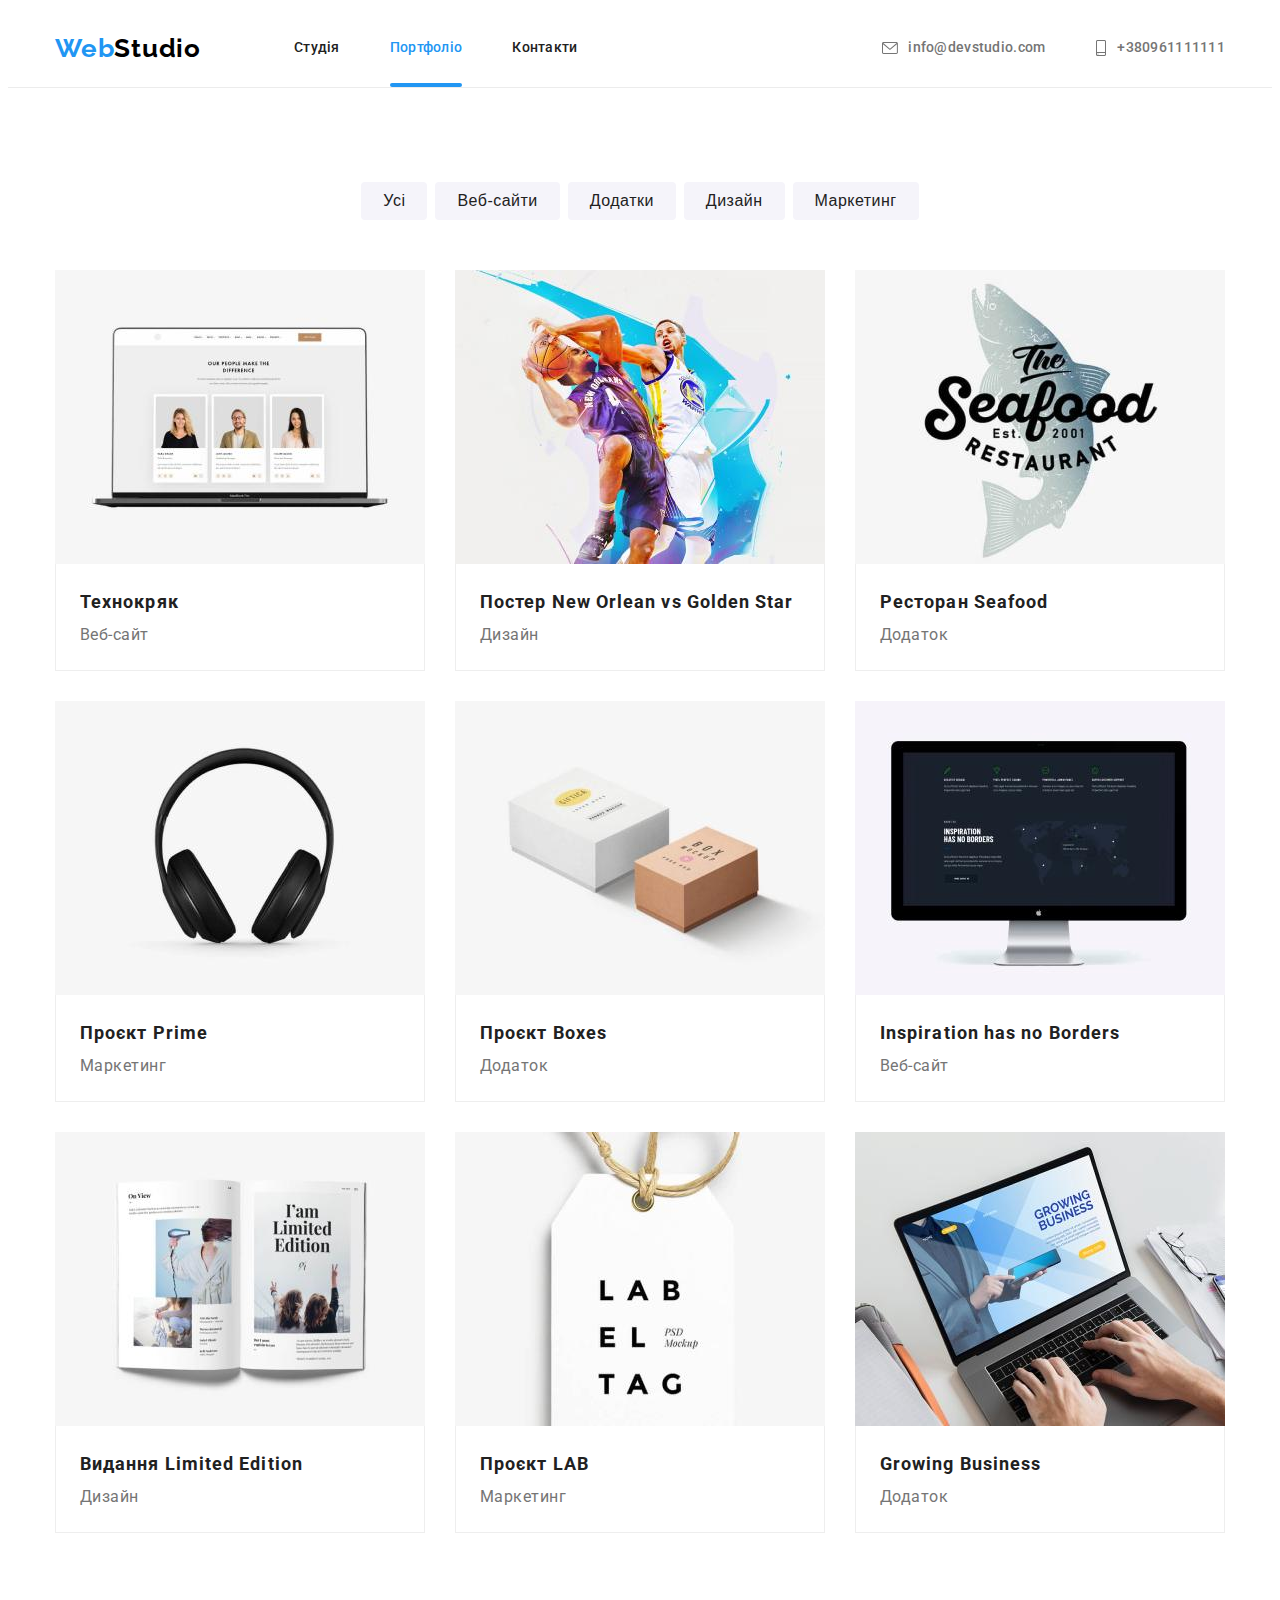
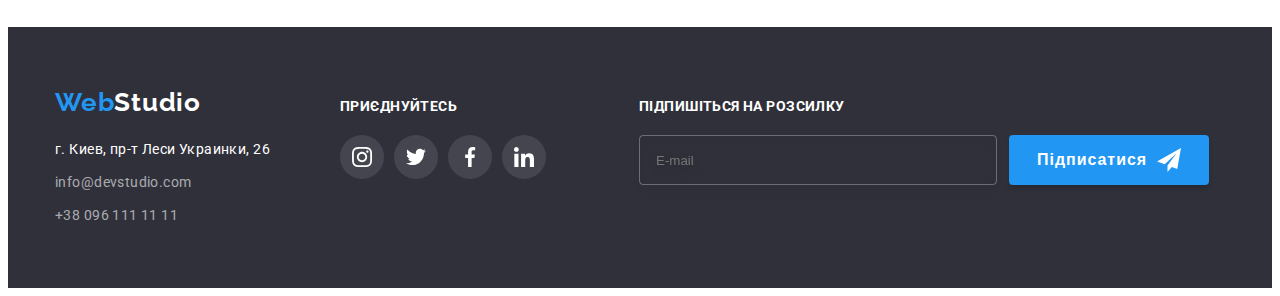
==== portfolio.html @ d85d6437 "hom6" ====
<!DOCTYPE html>
<html lang="en">
<head>
    <meta charset="UTF-8">
    <meta http-equiv="X-UA-Compatible" content="IE=edge">
    <meta name="viewport" content="width=device-width, initial-scale=1.0">
    <title>Document</title>
    <link rel="preconnect" href="https://fonts.googleapis.com">
    <link rel="preconnect" href="https://fonts.gstatic.com" crossorigin>
    <link href="https://fonts.googleapis.com/css2?family=Raleway:wght@700&family=Roboto:wght@400;500;700;900&display=swap" rel="stylesheet">
    <link rel="stylesheet" href="https://cdnjs.cloudflare.com/ajax/libs/modern-normalize/1.1.0/modern-normalize.min.css" integrity="sha512-wpPYUAdjBVSE4KJnH1VR1HeZfpl1ub8YT/NKx4PuQ5NmX2tKuGu6U/JRp5y+Y8XG2tV+wKQpNHVUX03MfMFn9Q==" crossorigin="anonymous" referrerpolicy="no-referrer" />
    <link rel="stylesheet" href="./css/styles.css">
</head>
<body>
    <!---Шапка-->
    <header class="header">
        <div class="container">
             <nav class="header-nav">
                 <a href="./index.html" class="logo" 
                 >Web<span class="logo-studio">Studio</span> 
                 </a>
                 <ul class="site-nav">
                     <li><a href="./index.html" class="nav-link">Студія</a></li>
                     <li><a href="./portfolio.html" class="nav-link active">Портфоліо</a></li>
                     <li><a href="" class="nav-link">Контакти</a></li>
                 </ul>     
                 <ul class="nav-info">
                     <li class=""><a href="mailto:info@devstudio.com" class="link massage">
                         <svg class="mail-svg" width="16px" height="16px">
                         <use href="./images/icons.svg#icon-envelope">
                         </use></svg>info@devstudio.com</a>
                     </li>
                     <li class=""><a href="tel:+380961111111" class="link massage">
                         <svg class="phone-svg" width="12px" height="16px">
                         <use href="./images/icons.svg#icon-smartphone">
                         </use></svg>+380961111111</a>
                     </li>
                 </ul>
             </nav>     
    </header>
    <main>
        <section class="portfolio section">
            <div class="container">
                    <h1 class="portfolio-title">Portfolio</h1>
                <ul class="button-list">
                    <li><button type="button" class="filter-button">Усі</button></li>
                    <li><button type="button" class="filter-button">Веб-сайти</button></li>
                    <li><button type="button" class="filter-button">Додатки</button></li>
                    <li><button type="button" class="filter-button">Дизайн</button></li>
                    <li><button type="button" class="filter-button">Маркетинг</button></li>
                </ul>
                <ul class="filter-list">
                    <li class="list-img">
                    <a href="" class="list-img-link">
                        <div class="list-portfolio">
                            <img class="portfolio-img" src="./images/technocrack.jpg" width="370" alt="technocrack">
                            <div class="web-site">
                                <p>
                                    Ресурс пропонує комплексні пропозиції з різним рівнем функціоналу та сервісів. Все це дозволить відвідувачу отримати вичерпні відомості про компанію чи приватну особу.
                                </p>
                            </div>
                        </div> 
                        <div class="filter-text">
                            <h2 class="filter-title">Технокряк</h2>
                            <p class="filter-text-one">Веб-сайт</p>
                        </div>                             
                    </a>
                    </li>
                    <li class="list-img">
                    <a href="" class="list-img-link">
                        <div class="list-portfolio">
                            <img class="portfolio-img" src="./images/poster-bascet.jpg" width="370" alt="poster-bascet">
                            <div class="web-site">
                                <p>
                                    Ресурс пропонує комплексні пропозиції з різним рівнем функціоналу та сервісів. Все це дозволить відвідувачу отримати вичерпні відомості про компанію чи приватну особу.
                                </p>
                            </div>
                        </div>                        
                        <div class="filter-text">
                            <h2 class="filter-title">Постер New Orlean vs Golden Star</h2>
                             <p class="filter-text-one">Дизайн</p>
                        </div>            
                    </a>                                 
                    </li>
                    <li class="list-img">
                    <a href="" class="list-img-link">
                        <div class="list-portfolio">
                            <img class="portfolio-img" src="./images/restoran-seafood.jpg" width="370" alt="restoran-seafood">
                            <div class="web-site">
                                <p>
                                    Ресурс пропонує комплексні пропозиції з різним рівнем функціоналу та сервісів. Все це дозволить відвідувачу отримати вичерпні відомості про компанію чи приватну особу.
                                </p>
                            </div>
                        </div> 
                        
                        <div class="filter-text">
                            <h2 class="filter-title">Ресторан Seafood</h2>
                            <p class="filter-text-one">Додаток</p>
                        </div>                        
                    </a>
                    </li>
                    <li class="list-img">
                    <a href="" class="list-img-link">
                        <div class="list-portfolio">
                            <img class="portfolio-img" src="./images/project-prime.jpg" width="370" alt="project-prime">
                            <div class="web-site">
                                <p>
                                    Ресурс пропонує комплексні пропозиції з різним рівнем функціоналу та сервісів. Все це дозволить відвідувачу отримати вичерпні відомості про компанію чи приватну особу.
                                </p>
                            </div>
                        </div>                       
                        <div class="filter-text">
                            <h2 class="filter-title">Проєкт Prime</h2>
                            <p class="filter-text-one">Маркетинг</p>
                        </div>              
                    </a>          
                    </li>
                    <li class="list-img">
                    <a href="" class="list-img-link">
                        <div class="list-portfolio">
                            <img class="portfolio-img" src="./images/project-boxes.jpg" width="370" alt="project-boxes">
                            <div class="web-site">
                                <p>
                                    Ресурс пропонує комплексні пропозиції з різним рівнем функціоналу та сервісів. Все це дозволить відвідувачу отримати вичерпні відомості про компанію чи приватну особу.
                                </p>
                            </div>
                        </div>                       
                        <div class="filter-text">
                            <h2 class="filter-title">Проєкт Boxes</h2>
                            <p class="filter-text-one">Додаток</p>
                        </div>  
                    </a>                      
                    </li>
                    <li class="list-img">
                    <a href="" class="list-img-link">
                        <div class="list-portfolio">
                            <img class="portfolio-img" src="./images/inspiration-has-no-borders.jpg" width="370" alt="inspiration-has-no-borders">
                            <div class="web-site">
                                <p>
                                    Ресурс пропонує комплексні пропозиції з різним рівнем функціоналу та сервісів. Все це дозволить відвідувачу отримати вичерпні відомості про компанію чи приватну особу.
                                </p>
                            </div>
                        </div>                         
                        <div class="filter-text">
                            <h2 class="filter-title">Inspiration has no Borders</h2>
                            <p class="filter-text-one">Веб-сайт</p>
                        </div>              
                    </a>         
                    </li>
                    <li class="list-img">
                    <a href="" class="list-img-link">
                        <div class="list-portfolio">
                            <img class="portfolio-img" src="./images/limited-edition.jpg" width="370" alt="limited-edition">
                            <div class="web-site">
                                <p>
                                    Ресурс пропонує комплексні пропозиції з різним рівнем функціоналу та сервісів. Все це дозволить відвідувачу отримати вичерпні відомості про компанію чи приватну особу.
                                </p>
                            </div>
                        </div>                         
                        <div class="filter-text">
                            <h2 class="filter-title">Видання Limited Edition</h2>
                            <p class="filter-text-one">Дизайн</p>
                        </div>     
                    </a>                 
                    </li>
                    <li class="list-img">
                    <a href="" class="list-img-link">
                        <div class="list-portfolio">
                            <img class="portfolio-img" src="./images/project-lab.jpg" width="370" alt="project-lab">
                            <div class="web-site">
                                <p>
                                    Ресурс пропонує комплексні пропозиції з різним рівнем функціоналу та сервісів. Все це дозволить відвідувачу отримати вичерпні відомості про компанію чи приватну особу.
                                </p>
                            </div>
                        </div>                        
                        <div class="filter-text">
                            <h2 class="filter-title">Проєкт LAB</h2>
                            <p class="filter-text-one">Маркетинг</p>
                        </div>  
                    </a>                    
                    </li>
                    <li class="list-img">
                    <a href="" class="list-img-link">
                        <div class="list-portfolio">
                            <img class="portfolio-img" src="./images/growing-business.jpg" width="370" alt="growing-business">
                            <div class="web-site">
                                <p>
                                    Ресурс пропонує комплексні пропозиції з різним рівнем функціоналу та сервісів. Все це дозволить відвідувачу отримати вичерпні відомості про компанію чи приватну особу.
                                </p>
                            </div>
                        </div>                         
                        <div class="filter-text">
                            <h2 class="filter-title">Growing Business</h2>
                            <p class="filter-text-one">Додаток</p>
                        </div> 
                    </a>                       
                    </li>        
                </ul>
            </div>
        </section>
    </main>
    <!--FOOTER-->
    <footer class="footer">
        <div class="container main-footer">
           <div class="footer-block">
             <a href="./index.html" class="logo-footer" >
               Web<span class="footer-studio">Studio</span> 
           </a>
           <address>
               <ul class="adress-list">
                   <li class="adress-text">           
                       <a
                           href="https://goo.gl/maps/XMWMVRejnvmh2yPAA"
                           target="_blank"
                           rel="noopener noreferrer"
                           class="adress"
                           >г. Киев, пр-т Леси Украинки, 26
                       </a>
                   </li>
                   <li class="adress-text"><a href="mailto:info@devstudio.com" class="info">info@devstudio.com</a></li>
                   <li class="adress-text"><a href="tel:+380961111111" class="info">+38 096 111 11 11</a></li>
               </ul> 
           </address>        
           </div>
           <div class="footer-block-one">
             <h2 class="footer-soc-title">приєднуйтесь</h2>
             <ul class="footer-soc-list">
                 <li class="footer-soc-item">
                     <a href="" class="footer-soc-link">
                       <svg class="" width="20px" height="20px">
                           <use href="./images/icons.svg#icon-instagram-white"></use>
                       </svg>
                     </a>          
                   </li>
                   <li class="footer-soc-item">
                     <a href="" class="footer-soc-link"
                       ><svg class="team-soc-icon" width="20px" height="20px">
                         <use href="./images/icons.svg#icon-twitter-white"></use>
                       </svg></a>
                   </li>
                   <li class="footer-soc-item">
                     <a href="" class="footer-soc-link"
                       ><svg class="team-soc-icon" width="20px" height="20px">
                         <use href="./images/icons.svg#icon-facebook-white"></use></svg></a>
                   </li>
                   <li class="footer-soc-item">
                     <a href="" class="footer-soc-link"
                       ><svg class="team-soc-icon" width="20px" height="20px">
                         <use href="./images/icons.svg#icon-linkedin-white"></use></svg></a>
                   </li>
             </ul>
            </div>
            <div class="footer-block-tree">
             <p class="block-tree-title">Підпишіться на розсилку</p>
             <form class="footer-form" autocomplete="off">
               <label for="user-email"></label>
               <input class="footer-sub-input" type="email" name="email" placeholder="E-mail" />
               <button class="subscribe-btn" type="submit">
                 Підписатися
                 <svg class="footer-sub-icon" width="24px" height="24px">
                   <use href="./images/icons.svg#icon-send"></use>
                 </svg>
               </button>
             </form>
            </div>
       </div>
     </footer>
</body>
</html>
---- css/styles.css ----
:root{
    --primary-background-color:#2F303A;
    --background-color: #F5F5F5;
    --primary-color-text:#757575;
    --button-color:#2196F3;
    --title-color:#212121;
    --whrite:#ffffff;
    --black:#000000;
    --background-color-team:#F5F4FA;
    --one-time: 250ms;
    --two-time: cubic-bezier(0.4, 0, 0.2, 1);
}

html{
    box-sizing: border-box;
}

*,
::after,
::before{
    box-sizing: inherit;
}

body{
    font-family: 'Roboto',sans-serif;
    color:var(--primary-color-text);
    font-weight: 400;
    font-size: 14px;
    line-height: 1.71;
    letter-spacing: 0.03em;
}

img{
    margin: 0;
}

ul{
    list-style-type: none;
    margin: 0;
    padding: 0;
}

h1, h2, h3, h4{
    margin: 0;
}

p{
    margin: 0;
}

a{
    text-decoration: none;
}

img{
    display: block;
}

.container {
    max-width: 1200px;
    padding-left: 15px;
    padding-right: 15px;
    margin-left: auto;
    margin-right: auto;
}

.section{
    padding-top: 94px;
    padding-bottom: 94px;
}

/* ХЕДЕР */

/* LOGO */

.header{
    background-color: var(--whrite);
    height: 80px;
    border-bottom: 1px solid #ECECEC;
}

.header-nav{
    display: flex;
    align-items: center;
}

.logo{
    margin-right: 93px;
    padding-bottom: 24px;
    padding-top: 25px;
    font-family: 'Raleway';
    font-weight: 700;
    font-size: 26px;
    line-height: 1.19;
    color:var(--button-color);
    text-decoration: none;
    letter-spacing: 0.03em;
}

.logo-studio{
    color:var(--black);
}

/* NAV-MENU */

.site-nav{
    display: flex;
    gap: 50px;
}

.site-nav .nav-link{
    Font-family: 'Roboto';
    font-weight: 500;
    font-size: 14px;
    line-height: 1.14;
    letter-spacing: 0.02em;
    color:var(--title-color);
    text-decoration: none;
    cursor: pointer;
    transition: color var(--one-time) var(--two-time) ;
}

.site-nav .nav-link:hover,
.site-nav .nav-link:focus{
    color: var(--button-color);
}
.site-nav .nav-link.active{
    color: var(--button-color);
    position: relative;
}

.site-nav .nav-link.active::after {
    position: absolute;
    content: "";
    display: inline-block;
    width: 100%;
    height: 4px;
    left: 0;
    bottom: -32px;
    background-color: var(--button-color);
    border-radius: 2px;
}

/*NAV-INFO*/

.mail-svg,
.phone-svg{
    fill: currentColor;
    margin-right: 10px;
}


.nav-info{
    display: flex;
    gap: 50px;
    margin-left: auto;
    padding-inline-start: 0px;
    list-style-type: none;
    justify-content: center;
    align-items: center;

}

.nav-info .nav-link{
    font-weight: 500;
    font-size: 14px;
    line-height: 1.14;
    letter-spacing: 0.02em;
    color: var(--primary-color-text);
    text-decoration: none;
    cursor: pointer;
    transition: color var(--one-time) var(--two-time) ;
}
.nav-info .nav-link:hover,
.nav-info .nav-link:focus{
    color: var(--button-color);
}

.massage{
    display: flex;
    justify-content: center;
    align-items: center;
}

.nav-info-icon{
    display: flex;
    align-items: center;
}


/* HERO */

.hero{
    margin-left: auto;
    margin-right: auto;
    max-width: 1600px;
    background-color: var(--primary-background-color);
    padding-top: 200px;
    padding-bottom: 200px;
    text-align: center;
    background-image: linear-gradient(to right, rgba(47, 48, 58, 0.4), 
    rgba(47, 48, 58, 0.4)),url(../images/hero-img.jpg);
    background-repeat: no-repeat;
    background-size: cover;
    background-position: center;
}

.hero .first-title{
    width: 696px;
    font-weight: 900;
    font-size: 44px;
    line-height: 1.36;
    letter-spacing: 0.06em;
    text-transform: uppercase;
    color: var(--whrite);
    margin: auto;
}

    /* BUTTON HERO */

.button{
    padding: 10px 36px;
    font-weight: 700;
    font-size: 16px;
    line-height: 1.88;
    color: var(--whrite);
    background-color: var(--button-color);
    box-shadow: 0px 4px 4px rgba(0, 0, 0, 0.15);
    border-radius: 4px;
    cursor: pointer;
    margin-top: 30px;
    border: 0;
}

/* OSOBLIVOSTI */

.list-futures {
    display: flex;
    gap: 30px;
}

.list-features .feature-title {
    color: var(--title-text-color);
    font-weight: 700;
    font-size: 14px;
    line-height: 1.14;
    text-transform: uppercase;
    margin-bottom: 10px;    
}

.features-list .features-text {
    color: var(--primary-text-color);
    font-size: 14px;
    line-height: 1.71;
    width: 270px;
    margin: 0px;
}

.item-list::before {
    display: block;
    content: "";
    height: 120px;
    background-color: var(--third-bg-color);
    background-size: 70px 70px;
    background-repeat: no-repeat;
    background-position: center;
    margin-bottom: 30px;
    border-radius: 4px;
}

.item-list:nth-child(1)::before {
    background-image: url(../images/antenna.svg);
    background-color: #F5F4FA;
    width: 270px;
}
.item-list:nth-child(2)::before {
    background-image: url(../images/clock.svg);
    background-color: #F5F4FA;
    width: 270px;
}
.item-list:nth-child(3)::before {
    background-image: url(../images/diagram.svg);
    background-color: #F5F4FA;
    width: 270px;
}
.item-list:nth-child(4)::before {
    background-image: url(../images/astronaut.svg);
    background-color: #F5F4FA;
    width: 270px;
}

/* .item-list:not(:last-child) {
    margin-right: 30px;
} */


.ninja{
    position: absolute;
    top: -9999px;
    left: -9999px;
}

.futures-title{
    font-weight: 700;
    font-size: 14px;
    line-height: 1.14;
    letter-spacing: 0.03em;
    text-transform: uppercase;
    color: var(--title-color);
    margin-bottom: 10px;
}

/* WORK */

.work{
    padding-top: 94px;
}

.work-list{
    display: flex;
    gap: 30px;
    margin-top: 50px;
    justify-content: center;
}

.work-title{
    font-weight: 700;
    font-size: 36px;
    line-height: 1.17;
    text-align: center;
    letter-spacing: 0.03em;
    color: var(--title-color);
}

.work-img{
    display: block;
    position: relative;
}
.work-section-info {
    position: absolute;
    bottom: 0;
    width: 100%;
    height: 70px;

    display: flex;
    justify-content: center;
    align-items: center;
    
    background-color: rgba(47, 48, 58, 0.8);;
}

.work-section-title {
    font-weight: 700;
    font-size: 14px;
    line-height: 1.14px;
    text-transform: uppercase;
    text-align: center;
    color: var(--whrite);
}

/* TEAM */

.team-list{
    display: flex;
    gap: 30px;
    margin-top: 50px;
    justify-content: center;
}

.team{
    background-color: #F5F4FA;
    margin-left: auto;
    margin-right: auto;
    color: var(--background-color-team);
}

.team-title{
    text-align: center;
    font-weight: 700;
    font-size: 36px;
    line-height: 1.17;
    letter-spacing: 0.03em;
    color: var(--title-color);
}

.name-developer{
    font-family: 'Roboto';
    font-style: normal;
    font-weight: 500;
    font-size: 16px;
    line-height: 1.19;
    letter-spacing: 0.03em;
    color:var(--title-color);
    text-align: center;
    margin-top: 30px; 
}


.professions {
    font-size: 16px;
    line-height: 1.19;
    letter-spacing: 0.03em;
    color:var(--primary-color-text);
    text-align: center;
    margin-top: 10px;
}

.developer{
    background-color: var(--whrite);
    width: 270px;
    box-shadow: 0px 1px 3px rgba(0, 0, 0, 0.12), 0px 1px 1px
    rgba(0, 0, 0, 0.14), 0px 2px 1px 
    rgba(0, 0, 0, 0.2);
    border-radius: 0px 0px 4px 4px;
    padding-bottom: 30px;
}
.team-soc-item {
    width: 44px;
    height: 44px;
}
.team-soc-list{
    display: flex;
    align-items: center;
    justify-content: center;
    padding-top: 16px;
    gap: 10px;
}

.team-soc-link{
    background-color: #ffffff;
    border-radius: 50px;
    display: flex;
    justify-content: center;
    align-items: center;
    width: 44px;
    height: 44px;
    transition: background-color var(--one-time) var(--two-time) ;
}

.team-soc-icon{
    fill: #AFB1B8;
    transition: fill var(--one-time) var(--two-time) ;
}

.team-soc-link:hover{
    background-color: #2196F3;
}

.team-soc-link:hover .team-soc-icon{
    fill: #FFFFFF;
}

/* CLIENTS */

.clients{
    display: flex;
    gap: 30px;
    margin-top: 50px;
    cursor: pointer;
}

.link-clients{
    border-radius: 4px;
    border: 1px gray solid ;
    border-color: #AFB1B8;
    height: 92px;
    width: 170px;
    display: flex;
    justify-content: center;
    align-items: center;
    transition: border-color var(--one-time) var(--two-time) ;
}

.svg-fill{
    fill: #AFB1B8;
    transition: fill var(--one-time) var(--two-time) ;
}

.svg-fill:hover{
    fill: #2196F3;
}

.link-clients:hover {
    border-color: var(--button-color);
}

.link-clients:hover .svg-fill {
    fill: var(--button-color);
}
/* FOOTER */

.main-footer{
    display: flex;
    align-items: baseline;

}
    
.footer{
    background-color: var(--primary-background-color);
    padding-top: 60px;
    padding-bottom: 60px;
}

.logo-footer{
    font-family: 'Raleway';
    font-weight: 700;
    font-size: 26px;
    line-height: 1.19;
    color:var(--button-color);
    text-decoration: none;
    letter-spacing: 0.03em;
    display: block;
    margin-bottom: 20px;
}

.footer-studio{
    color: var(--whrite);
}


.adress{
    font-size: 14px;
    line-height: 1.71;
    letter-spacing: 0.03em;
    color: var(--whrite);
    text-decoration: none;
    font-style: normal;
    transition: color var(--one-time) var(--two-time) ;
}
.info{
    font-size: 14px;
    line-height: 1.71;
    letter-spacing: 0.03em;
    color: rgba(255, 255, 255, 0.6);
    text-decoration: none;
    font-style: normal;
    transition: color var(--one-time) var(--two-time) ;
}

.adress:hover,
.adress:focus{
    color: var(--button-color);
}
.info:hover,
.info:focus{
    color: var(--button-color);
}

.footer-block-one{
    width: 206px;
    height: 80px;
    margin-left: 70px;
}

.footer-soc-list{
    display: flex;
    padding-inline-start: 0px;
    list-style-type: none;
    justify-content: center;
    align-items: center;
    gap: 10px;
}

.footer-soc-item{
    width: 44px;
    height: 44px;
}

.footer-soc-link {
    width: 100%;
    height: 100%;
    display: flex;
    justify-content: center;
    align-items: center;
    border-radius: 50%;
    background: rgba(255, 255, 255, 0.1);
    color: var(--whrite);
}
.footer-soc-title{
    font-family: 'Roboto';
    font-style: normal;
    font-weight: 700;
    font-size: 14px;
    line-height: 1.14;
    letter-spacing: 0.03em;
    text-transform: uppercase;
    color: #FFFFFF;
    margin-bottom: 20px;
}

.footer-soc-link{
    background-color: rgba(255, 255, 255, 0.1);;
    border-radius: 50px;
    transition:  background-color var(--one-time) var(--two-time) ;
}

.footer-soc-link:hover,
.footer-soc-link:focus{
    background-color: #2196F3;
}

.footer-block-tree{
    margin-left: 93px;
}

.block-tree-title{
    font-weight: 700;
    font-size: 14px;
    line-height: 1.14;
    letter-spacing: 0.03em;
    text-transform: uppercase;
    color:var(--whrite);
    padding-bottom: 20px;
    
}

.footer-sub-input{
    width: 358px;
    height: 50px;
    background-color: transparent;
    border: 1px solid rgba(255, 255, 255, 0.3);
    filter: drop-shadow(0px 4px 4px rgba(0, 0, 0, 0.15));
    border-radius: 4px;
    padding-left: 16px;
    color: var(--primary-color-text);
}


.subscribe-btn{
    border: 0;
    color: var(--whrite);
    background-color: var(--button-color);
    box-shadow: 0px 4px 4px rgba(0, 0, 0, 0.15);
    border-radius: 4px;
    cursor: pointer;
    font-weight: 700;
    font-size: 16px;
    line-height: 1.88;
    display: flex;
    align-items: center;
    text-align: center;
    letter-spacing: 0.06em;
    padding: 10px 28px;
    gap: 10px;
    margin-left: 12px;
}

.footer-form{
    display: flex;
}



/* PORTFOLIO */

.portfolio{
    background-color: var(--whrite)
}

.portfolio-title{
    position: absolute;
    top: -9999px;
    left: -9999px;
}

.button-list{
    display: flex;
    gap: 8px;
    justify-content: center;
    padding-inline-start: 0px;
    margin-bottom: 50px;
}

.filter-list{
    display: flex;
    flex-wrap: wrap;
    list-style-type: none;
    padding-inline-start: 0px;
    gap: 30px;
}

.list-img{
    width: 370px;
}

.filter-text{
    padding: 20px 24px;
    border: 1px solid #EEEEEE;
    border-top: 0px;
}

.filter-text-one{
    font-weight: 400;
    font-size: 16px;
    line-height: 1.88;
    letter-spacing: 0.03em;   
    color: var(--primary-color-text);
}

.adress-text:not(:last-child){
    margin-bottom: 9px; 
}

.list-img-link{
    display: block;
    transition: box-shadow var(--one-time) var(--two-time) ;
}

.list-img-link:hover,
.list-img-link:focus{
    box-shadow: 0px 1px 1px rgba(0, 0, 0, 0.12), 
    0px 4px 4px rgba(0, 0, 0, 0.06), 
    1px 4px 6px rgba(0, 0, 0, 0.16);
}


.filter-button{
    background-color: #F5F4FA;
    border-radius: 4px;;
    font-weight: 500;
    font-size: 16px;
    line-height: 1.62;
    text-align: center;
    letter-spacing: 0.03em;
    cursor: pointer;
    color:var(--title-color);
    border: 0;
    padding: 6px 22px;
    transition: background-color var(--one-time) var(--two-time),
                box-shadow var(--one-time) var(--two-time),
                color var(--one-time) var(--two-time); 
}

.filter-button:hover,
.filter-button:focus{
    background-color: var(--button-color);
    color:var(--whrite);
    box-shadow: 0px 3px 1px rgba(0, 0, 0, 0.1), 0px 1px 2px
     rgba(0, 0, 0, 0.08), 0px 2px 2px 
     rgba(0, 0, 0, 0.12);
    border-radius: 4px;
}
.portfolio .filter-title{
    font-weight: 700;
    font-size: 18px;
    line-height: 2;
    letter-spacing: 0.06em;
    color:var(--title-color)
}
.portfolio .filter-list{
    font-weight: 400;
    font-size: 16px;
    line-height: 1.88;
    letter-spacing: 0.03em;
    color:var(--primary-color-text)
}

.nav-info{
    display: flex;
    gap: 50px;
    margin-left: auto;
}

.nav-info .link{
    font-weight: 500;
    font-size: 14px;
    line-height: 1.14;
    letter-spacing: 0.02em;
    color: var(--primary-color-text);
    text-decoration: none;
    cursor: pointer;
    transition: color var(--one-time) var(--two-time) ;
}
.nav-info .link:hover,
.nav-info .link:focus{
    color: var(--button-color);
}



/* PORTFOLIO LIST */

.list-portfolio {
    position: relative;
    width: 370px;
    height: 294px;
    overflow: hidden;
}

.web-site {
    position: absolute;
    top: 0;
    left: 0;
    width: 100%;
    height: 100%;

    transform: translateY(100%);     

    font-style: normal;
    font-weight: 400;
    font-size: 18px;
    line-height: 1.555;    
    letter-spacing: 0.03em;
    padding: 63px 24px;
    
    color: var(--whrite);
    background-color: rgba(33, 150, 243, 0.9);
    transition: transform var(--one-time) var(--two-time);
}

.list-img-link:hover .web-site,
.list-img-link:focus .web-site {
    /* opacity: 1; */
    transform: translateY(0%);    
}

/* ---------------Модаль-------------- */

.backdrop {
    position: fixed;
    top: 0;
    left: 0;
    opacity: 1;
    width: 100%;
    height: 100%;
    background-color: rgba(0, 0, 0, 0.2);
    transition: visibility 700ms, opacity 700ms var(--two-time);
}

.backdrop.is-hidden {
    opacity: 0;
    pointer-events: none;
    visibility: hidden;        
}

.backdrop.is-hidden .modal {
    transform: translate(0%, -100%) scale(0);    
}

.modal {
    position: relative;
    top: 50%;
    left: 50%;       
    width: 528px;
    height: 581px;
    transform: translate(-50%, -50%) scale(1);
    background-color: #FFFFFF;
    border: 1px solid rgba(0, 0, 0, 0.1);
    box-shadow: 0px 1px 3px rgba(0, 0, 0, 0.12), 0px 1px 1px
    rgba(0, 0, 0, 0.14), 0px 2px 1px rgba(0, 0, 0, 0.2);
    border-radius: 4px;    
    padding: 40px;
    transition: transform 700ms;
}

.modal-close-btn {
    position: absolute;  
    width: 30px;
    height: 30px;
    border-radius: 50%;
    display: flex;
    justify-content: center;
    align-items: center;
    top: 8px;
    right: 8px;
    background-color:var(--whrite);
    border: 1px solid rgba(0, 0, 0, 0.1);
    
    cursor: pointer;
}

.modal-text {
    font-family: 'Roboto';
    font-style: normal;
    font-weight: 700;
    font-size: 20px;
    line-height: 1.15;
    text-align: center;
    letter-spacing: 0.03em;
    color: var(--title-color);
    margin-bottom: 12px;
}

.modal-label {
    display: block;
    margin-bottom: 4px;
    font-weight: 400;
    font-size: 12px;
    line-height: 1.166;       
    letter-spacing: 0.01em;

    color: var(--title-color);
}

.modal-input {
    width: 448px;
    height: 40px;
    padding: 11px 42px;

    outline: none;
    border: 1px solid rgba(33, 33, 33, 0.2);
    border-radius: 4px;

    cursor: pointer;
    transition: border-color var(--one-time) var(--two-time);
    
}

.input-box {
    position: relative;
}

.input-icon {
    position: absolute;
    top: 11px;
    left: 12px;
    transition: fill var(--one-time) var(--two-time);
}

.modal-item {
    margin-bottom: 10px;
}

.modal-comment {
    width: 448px;
    height: 120px;
    padding: 12px 16px;
    resize: none;
    font-style: normal;    
    font-size: 12px;
    line-height: 1.166;
    letter-spacing: 0.01em;
    color: rgba(117, 117, 117, 0.5); 
    outline: none;
    border: 1px solid rgba(33, 33, 33, 0.2);
    border-radius: 4px; 
    
    transition: border-color var(--one-time) var(--two-time);
}

.modal-input:focus,
.modal-input:hover,
.modal-comment:focus,
.modal-comment:hover {
    border-color: var(--button-color);
}

.modal-input:focus + .input-icon,
.modal-input:hover + .input-icon {
    fill: var(--button-color);
}

.checkbox {
    display: flex;
    justify-content: center;
    align-items: center;   
    margin-bottom: 30px; 
}

.checkbox-icon {
    display: flex;
    justify-content: center;
    align-items: center;
    margin-right: 7px;
    width: 16px;
    height: 15px;
    border: 0.2px solid var(--title-color);
    border-radius: 2px;
    background-color: transparent;
}

.modal-checkbox:checked + .checkbox-icon {    
    border: transparent;
    background-color: var(--button-color);
    background-image: url(/images/Vector.svg);
    background-repeat: no-repeat; 
    background-position: center;
    background-size: 11px 8px;   
    background-origin: border-box;
}

.checkbox-text {
    display: block;
    font-style: normal;
    font-weight: 400;
    font-size: 14px;
    line-height: 1.714;
}

.checkbox-link {
    color: var(--button-color);
    border-bottom: 1px solid var(--button-color);

}

.modal-button {
    font-style: normal;
    font-weight: 700;
    font-size: 16px;
    line-height: 1.88;
    display: flex;
    align-items: center;
    text-align: center;
    letter-spacing: 0.06em;
    margin: 0 auto;
    padding: 10px 52px;
    border-color: transparent;
    border-radius: 4px;    
    box-shadow: 0px 4px 4px rgba(0, 0, 0, 0.15);
    background-color: var(--button-color);
    color: var(--whrite);
    cursor: pointer;
}

.modal-checkbox{
    -webkit-appearance: none;
    -moz-appearance: none;

}
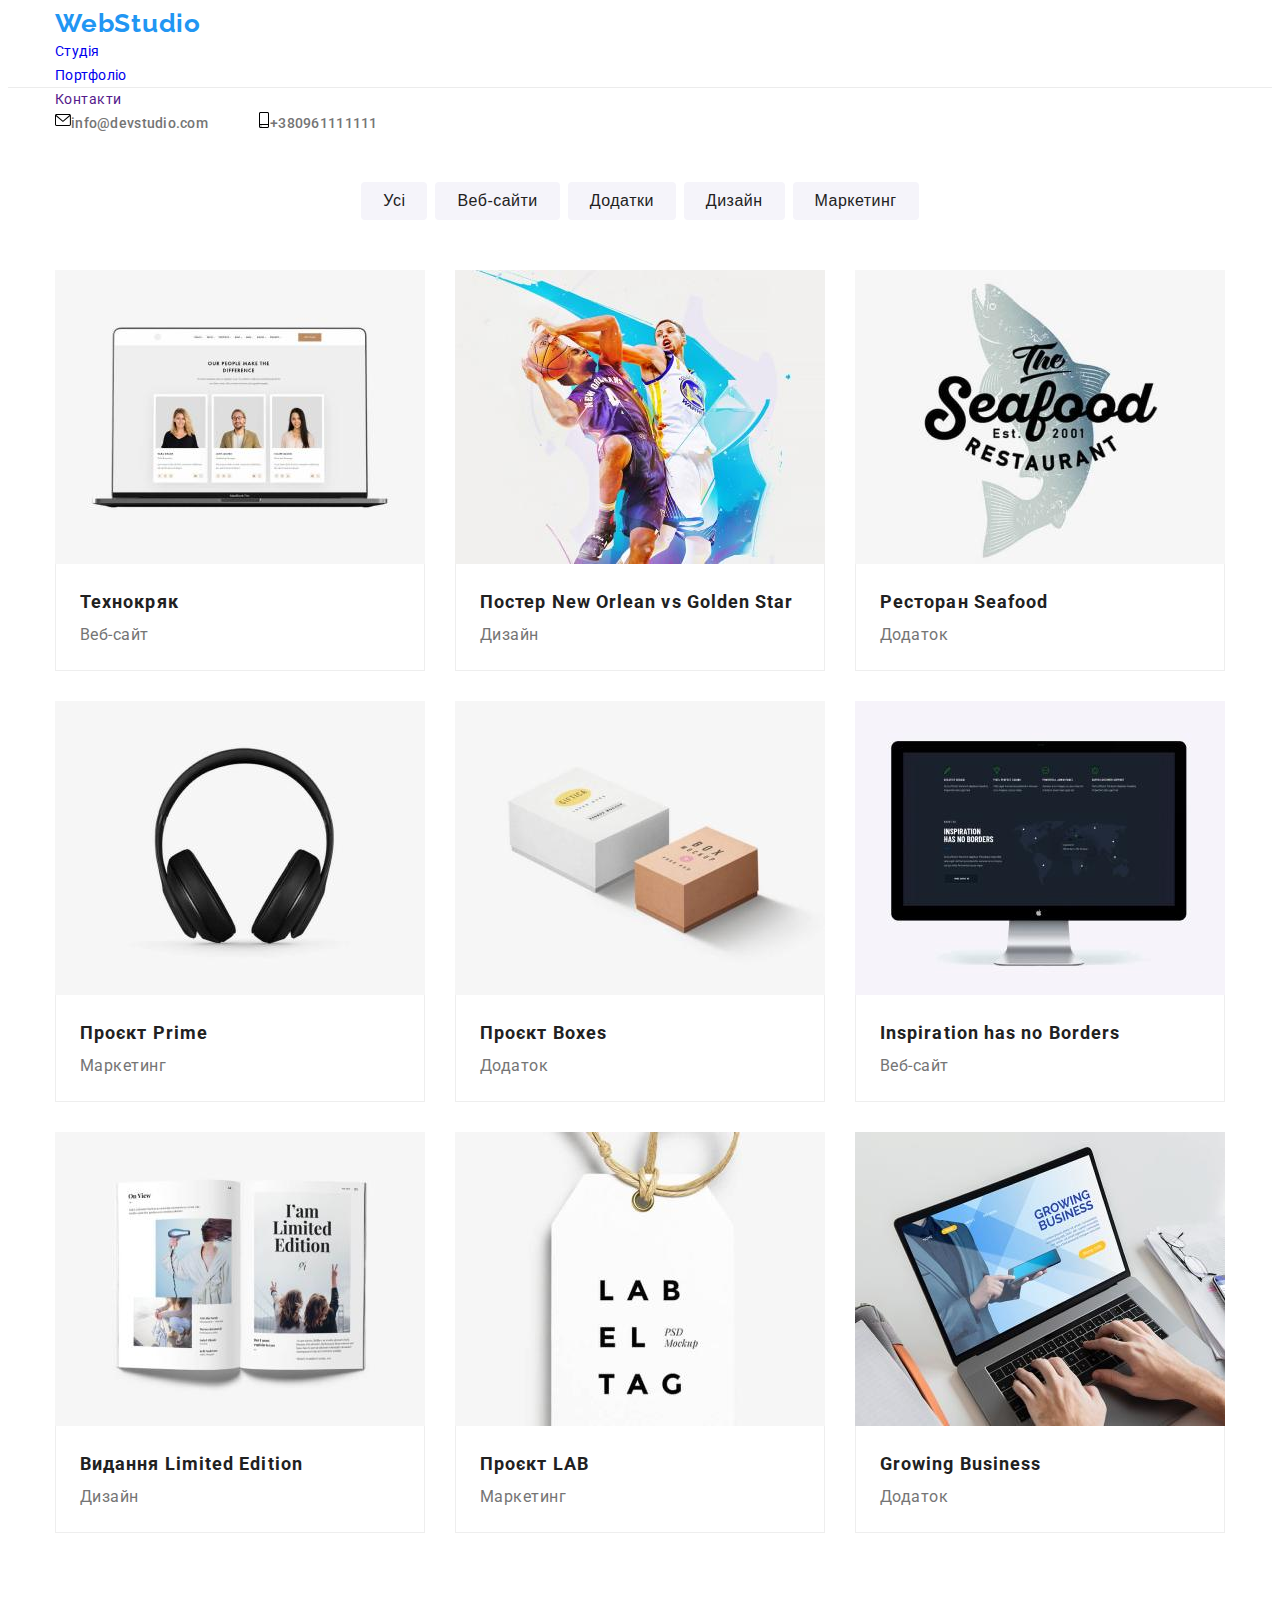
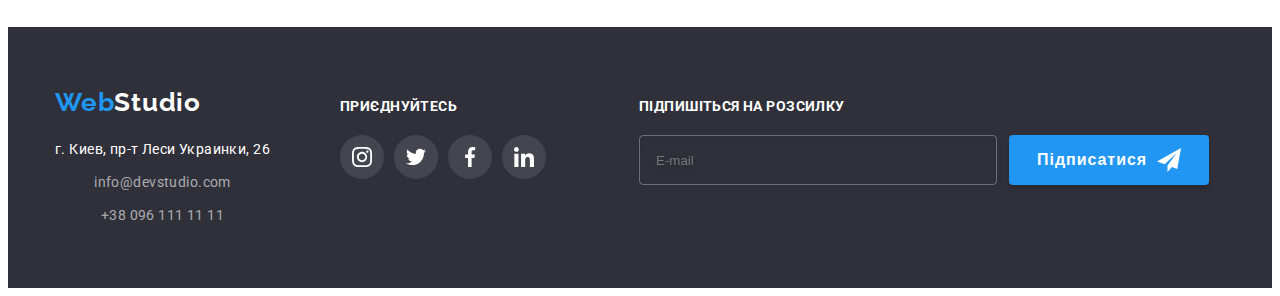
==== commit abd9ccf6: "h7" ====
--- a/portfolio.html
+++ b/portfolio.html
@@ -9,7 +9,7 @@
     <link rel="preconnect" href="https://fonts.gstatic.com" crossorigin>
     <link href="https://fonts.googleapis.com/css2?family=Raleway:wght@700&family=Roboto:wght@400;500;700;900&display=swap" rel="stylesheet">
     <link rel="stylesheet" href="https://cdnjs.cloudflare.com/ajax/libs/modern-normalize/1.1.0/modern-normalize.min.css" integrity="sha512-wpPYUAdjBVSE4KJnH1VR1HeZfpl1ub8YT/NKx4PuQ5NmX2tKuGu6U/JRp5y+Y8XG2tV+wKQpNHVUX03MfMFn9Q==" crossorigin="anonymous" referrerpolicy="no-referrer" />
-    <link rel="stylesheet" href="./css/styles.css">
+    <link rel="stylesheet" href="./css/main.min.css">
 </head>
 <body>
     <!---Шапка-->
--- a/css/main.min.css
+++ b/css/main.min.css
@@ -0,0 +1 @@
+:root{--primary-background-color:#2F303A;--background-color: #F5F5F5;--primary-color-text:#757575;--button-color:#2196F3;--title-color:#212121;--whrite:#ffffff;--black:#000000;--background-color-team:#F5F4FA;--one-time: 250ms;--two-time: cubic-bezier(0.4, 0, 0.2, 1)}html{box-sizing:border-box}*,::after,::before{box-sizing:inherit}body{font-family:"Roboto",sans-serif;color:var(--primary-color-text);font-weight:400;font-size:14px;line-height:1.71;letter-spacing:.03em}img{margin:0}ul{list-style-type:none;margin:0;padding:0}h1,h2,h3,h4{margin:0}p{margin:0}a{text-decoration:none}img{display:block}.container{max-width:1200px;padding-left:15px;padding-right:15px;margin-left:auto;margin-right:auto}.section{padding-top:94px;padding-bottom:94px}.header{background-color:var(--whrite);height:80px;border-bottom:1px solid #ececec}.navigation{display:flex;align-items:center}.logo{margin-right:93px;padding-bottom:24px;padding-top:25px;font-family:"Raleway";font-weight:700;font-size:26px;line-height:1.19;color:var(--button-color);text-decoration:none;letter-spacing:.03em}.logo__studio{color:var(--black)}.nav{display:flex;gap:50px}.nav__link{font-weight:500;line-height:1.14;letter-spacing:.02em;color:var(--title-color);text-decoration:none;cursor:pointer;transition:color var(--one-time) var(--two-time)}.nav__link:hover,.nav__linkfocus{color:var(--button-color)}.nav__link.active{color:var(--button-color);position:relative}.nav__link.active::after{position:absolute;content:"";display:inline-block;width:100%;height:4px;left:0;bottom:-32px;background-color:var(--button-color);border-radius:2px}.info{display:flex;gap:50px;margin-left:auto;padding-inline-start:0px;list-style-type:none;justify-content:center;align-items:center}.info__link{display:flex;justify-content:center;align-items:center;font-weight:500;font-size:14px;line-height:1.14;letter-spacing:.02em;color:var(--primary-color-text);text-decoration:none;cursor:pointer;transition:color var(--one-time) var(--two-time)}.info__link:hover,.info__link:focus{color:var(--button-color)}.info__icon{display:flex;align-items:center}.svg{fill:currentColor;margin-right:10px}.hero{margin-left:auto;margin-right:auto;max-width:1600px;background-color:var(--primary-background-color);padding-top:200px;padding-bottom:200px;text-align:center;background-image:linear-gradient(to right, rgba(47, 48, 58, 0.4), rgba(47, 48, 58, 0.4)),url(../images/hero-img.jpg);background-repeat:no-repeat;background-size:cover;background-position:center}.hero__title{width:696px;font-weight:900;font-size:44px;line-height:1.36;letter-spacing:.06em;text-transform:uppercase;color:var(--whrite);margin:auto}.button{padding:10px 36px;font-weight:700;font-size:16px;line-height:1.88;color:var(--whrite);background-color:var(--button-color);box-shadow:0px 4px 4px rgba(0,0,0,.15);border-radius:4px;cursor:pointer;margin-top:30px;border:0}.sbros{padding-bottom:0}.futures{display:flex;gap:30px}.futures-item__title{color:#212121;font-weight:700;font-size:14px;line-height:1.14;text-transform:uppercase;margin-bottom:10px}.futures-item__text{color:var(--primary-text-color);font-size:14px;line-height:1.71;width:270px;margin:0px}.futures-item::before{display:block;content:"";height:120px;background-color:var(--third-bg-color);background-size:70px 70px;background-repeat:no-repeat;background-position:center;margin-bottom:30px;border-radius:4px}.futures-item:nth-child(1)::before{background-image:url(../images/antenna.svg);background-color:#f5f4fa;width:270px}.futures-item:nth-child(2)::before{background-image:url(../images/clock.svg);background-color:#f5f4fa;width:270px}.futures-item:nth-child(3)::before{background-image:url(../images/diagram.svg);background-color:#f5f4fa;width:270px}.futures-item:nth-child(4)::before{background-image:url(../images/astronaut.svg);background-color:#f5f4fa;width:270px}.ninja{position:absolute;top:-9999px;left:-9999px}.work{display:flex;gap:30px;justify-content:center}.title-work{font-weight:700;font-size:36px;line-height:1.17;text-align:center;letter-spacing:.03em;color:var(--title-color);padding-bottom:50px}.work__img{display:block;position:relative}.work__info{position:absolute;bottom:0;width:100%;height:70px;display:flex;justify-content:center;align-items:center;background-color:rgba(47,48,58,.8)}.work__title{font-weight:700;font-size:14px;line-height:1.14px;text-transform:uppercase;text-align:center;color:var(--whrite)}.team-list{display:flex;gap:30px;margin-top:50px;justify-content:center}.team{background-color:#f5f4fa;margin-left:auto;margin-right:auto;color:var(--background-color-team)}.team-title{text-align:center;font-weight:700;font-size:36px;line-height:1.17;letter-spacing:.03em;color:var(--title-color)}.name-developer{font-family:"Roboto";font-style:normal;font-weight:500;font-size:16px;line-height:1.19;letter-spacing:.03em;color:var(--title-color);text-align:center;margin-top:30px}.professions{font-size:16px;line-height:1.19;letter-spacing:.03em;color:var(--primary-color-text);text-align:center;margin-top:10px}.developer{background-color:var(--whrite);width:270px;box-shadow:0px 1px 3px rgba(0,0,0,.12),0px 1px 1px rgba(0,0,0,.14),0px 2px 1px rgba(0,0,0,.2);border-radius:0px 0px 4px 4px;padding-bottom:30px}.team-soc-item{width:44px;height:44px}.team-soc-list{display:flex;align-items:center;justify-content:center;padding-top:16px;gap:10px}.team-soc-link{background-color:#fff;border-radius:50px;display:flex;justify-content:center;align-items:center;width:44px;height:44px;transition:background-color var(--one-time) var(--two-time)}.team-soc-link:hover{background-color:#2196f3}.team-soc-icon{fill:#afb1b8;transition:fill var(--one-time) var(--two-time)}.team-soc-link:hover .team-soc-icon{fill:#fff}.clients{display:flex;gap:30px;margin-top:50px;cursor:pointer}.link-clients{border-radius:4px;border:1px gray solid;border-color:#afb1b8;height:92px;width:170px;display:flex;justify-content:center;align-items:center;transition:border-color var(--one-time) var(--two-time)}.link-clients:hover{border-color:var(--button-color)}.svg-fill{fill:#afb1b8;transition:fill var(--one-time) var(--two-time)}.svg-fill:hover{fill:#2196f3}.link-clients:hover .svg-fill{fill:var(--button-color)}.main-footer{display:flex;align-items:baseline}.footer{background-color:var(--primary-background-color);padding-top:60px;padding-bottom:60px}.logo-footer{font-family:"Raleway";font-weight:700;font-size:26px;line-height:1.19;color:var(--button-color);text-decoration:none;letter-spacing:.03em;display:block;margin-bottom:20px}.footer-studio{color:var(--whrite)}.adress{font-size:14px;line-height:1.71;letter-spacing:.03em;color:var(--whrite);text-decoration:none;font-style:normal;transition:color var(--one-time) var(--two-time)}.adress:hover,.adress:focus{color:var(--button-color)}.info{font-size:14px;line-height:1.71;letter-spacing:.03em;color:rgba(255,255,255,.6);text-decoration:none;font-style:normal;transition:color var(--one-time) var(--two-time)}.info:hover,.info:focus{color:var(--button-color)}.footer-block-one{width:206px;height:80px;margin-left:70px}.footer-soc-list{display:flex;padding-inline-start:0px;list-style-type:none;justify-content:center;align-items:center;gap:10px}.footer-soc-item{width:44px;height:44px}.footer-soc-link{width:100%;height:100%;display:flex;justify-content:center;align-items:center;border-radius:50%;background:rgba(255,255,255,.1);color:var(--whrite)}.footer-soc-title{font-family:"Roboto";font-style:normal;font-weight:700;font-size:14px;line-height:1.14;letter-spacing:.03em;text-transform:uppercase;color:#fff;margin-bottom:20px}.footer-soc-link{background-color:rgba(255,255,255,.1);border-radius:50px;transition:background-color var(--one-time) var(--two-time)}.footer-soc-link:hover,.footer-soc-link:focus{background-color:#2196f3}.footer-block-tree{margin-left:93px}.block-tree-title{font-weight:700;font-size:14px;line-height:1.14;letter-spacing:.03em;text-transform:uppercase;color:var(--whrite);padding-bottom:20px}.footer-sub-input{width:358px;height:50px;background-color:rgba(0,0,0,0);border:1px solid rgba(255,255,255,.3);filter:drop-shadow(0px 4px 4px rgba(0, 0, 0, 0.15));border-radius:4px;padding-left:16px;color:var(--whrite)}.subscribe-btn{border:0;color:var(--whrite);background-color:var(--button-color);box-shadow:0px 4px 4px rgba(0,0,0,.15);border-radius:4px;cursor:pointer;font-weight:700;font-size:16px;line-height:1.88;display:flex;align-items:center;text-align:center;letter-spacing:.06em;padding:10px 28px;gap:10px;margin-left:12px}.footer-form{display:flex}.portfolio{background-color:var(--whrite)}.portfolio-title{position:absolute;top:-9999px;left:-9999px}.button-list{display:flex;gap:8px;justify-content:center;padding-inline-start:0px;margin-bottom:50px}.filter-list{display:flex;flex-wrap:wrap;list-style-type:none;padding-inline-start:0px;gap:30px}.list-img{width:370px}.filter-text{padding:20px 24px;border:1px solid #eee;border-top:0px}.filter-text-one{font-weight:400;font-size:16px;line-height:1.88;letter-spacing:.03em;color:var(--primary-color-text)}.adress-text:not(:last-child){margin-bottom:9px}.list-img-link{display:block;transition:box-shadow var(--one-time) var(--two-time)}.list-img-link:hover,.list-img-link:focus{box-shadow:0px 1px 1px rgba(0,0,0,.12),0px 4px 4px rgba(0,0,0,.06),1px 4px 6px rgba(0,0,0,.16)}.filter-button{background-color:#f5f4fa;border-radius:4px;font-weight:500;font-size:16px;line-height:1.62;text-align:center;letter-spacing:.03em;cursor:pointer;color:var(--title-color);border:0;padding:6px 22px;transition:background-color var(--one-time) var(--two-time),box-shadow var(--one-time) var(--two-time),color var(--one-time) var(--two-time)}.filter-button:hover,.filter-button:focus{background-color:var(--button-color);color:var(--whrite);box-shadow:0px 3px 1px rgba(0,0,0,.1),0px 1px 2px rgba(0,0,0,.08),0px 2px 2px rgba(0,0,0,.12);border-radius:4px}.portfolio .filter-title{font-weight:700;font-size:18px;line-height:2;letter-spacing:.06em;color:var(--title-color)}.portfolio .filter-list{font-weight:400;font-size:16px;line-height:1.88;letter-spacing:.03em;color:var(--primary-color-text)}.nav-info{display:flex;gap:50px;margin-left:auto}.nav-info .link{font-weight:500;font-size:14px;line-height:1.14;letter-spacing:.02em;color:var(--primary-color-text);text-decoration:none;cursor:pointer;transition:color var(--one-time) var(--two-time)}.nav-info .link:hover,.nav-info .link:focus{color:var(--button-color)}.list-portfolio{position:relative;width:370px;height:294px;overflow:hidden}.web-site{position:absolute;top:0;left:0;width:100%;height:100%;transform:translateY(100%);font-style:normal;font-weight:400;font-size:18px;line-height:1.555;letter-spacing:.03em;padding:63px 24px;color:var(--whrite);background-color:rgba(33,150,243,.9);transition:transform var(--one-time) var(--two-time)}.list-img-link:hover .web-site,.list-img-link:focus .web-site{transform:translateY(0%)}.backdrop{position:fixed;top:0;left:0;opacity:1;width:100%;height:100%;background-color:rgba(0,0,0,.2);transition:visibility 700ms,opacity 700ms var(--two-time)}.backdrop.is-hidden{opacity:0;pointer-events:none;visibility:hidden}.backdrop.is-hidden .modal{transform:translate(0%, -100%) scale(0)}.modal{position:relative;top:50%;left:50%;width:528px;height:581px;transform:translate(-50%, -50%) scale(1);background-color:#fff;border:1px solid rgba(0,0,0,.1);box-shadow:0px 1px 3px rgba(0,0,0,.12),0px 1px 1px rgba(0,0,0,.14),0px 2px 1px rgba(0,0,0,.2);border-radius:4px;padding:40px;transition:transform 700ms}.modal-close-btn{position:absolute;width:30px;height:30px;border-radius:50%;display:flex;justify-content:center;align-items:center;top:8px;right:8px;background-color:var(--whrite);border:1px solid rgba(0,0,0,.1);cursor:pointer}.close-icon{transition:fill var(--one-time) var(--two-time)}.close-icon:hover,.close-icon:focus{fill:var(--button-color)}.modal-text{font-family:"Roboto";font-style:normal;font-weight:700;font-size:20px;line-height:1.15;text-align:center;letter-spacing:.03em;color:var(--title-color);margin-bottom:12px}.modal-label{display:block;margin-bottom:4px;font-weight:400;font-size:12px;line-height:1.166;letter-spacing:.01em;color:var(--title-color)}.modal-input{width:448px;height:40px;padding:11px 42px;outline:none;border:1px solid rgba(33,33,33,.2);border-radius:4px;cursor:pointer;transition:border-color var(--one-time) var(--two-time)}.modal-input:focus,.modal-input:hover{border-color:var(--button-color)}.input-box{position:relative}.input-icon{position:absolute;top:11px;left:12px;transition:fill var(--one-time) var(--two-time)}.modal-input:focus+.input-icon,.modal-input:hover+.input-icon{fill:var(--button-color)}.modal-item{margin-bottom:10px}.modal-comment{width:448px;height:120px;padding:12px 16px;resize:none;font-style:normal;font-size:12px;line-height:1.166;letter-spacing:.01em;color:#000;outline:none;border:1px solid rgba(33,33,33,.2);border-radius:4px;transition:border-color var(--one-time) var(--two-time)}.modal-comment:focus,.modal-comment:hover{border-color:var(--button-color)}.checkbox{display:flex;justify-content:center;align-items:center;margin-bottom:30px}.checkbox-icon{display:flex;justify-content:center;align-items:center;margin-right:7px;width:16px;height:15px;border:.2px solid var(--title-color);border-radius:2px;background-color:rgba(0,0,0,0)}.modal-checkbox:checked+.checkbox-icon{border:rgba(0,0,0,0);background-color:var(--button-color);background-image:url(../images/Vector.svg);background-repeat:no-repeat;background-position:center;background-size:11px 8px;background-origin:border-box}.checkbox-text{display:block;font-style:normal;font-weight:400;font-size:14px;line-height:1.714}.checkbox-link{color:var(--button-color);border-bottom:1px solid var(--button-color)}.modal-button{font-style:normal;font-weight:700;font-size:16px;line-height:1.88;display:flex;align-items:center;text-align:center;letter-spacing:.06em;margin:0 auto;padding:10px 52px;border-color:rgba(0,0,0,0);border-radius:4px;box-shadow:0px 4px 4px rgba(0,0,0,.15);background-color:var(--button-color);color:var(--whrite);cursor:pointer}.modal-checkbox{-webkit-appearance:none;-moz-appearance:none}/*# sourceMappingURL=main.min.css.map */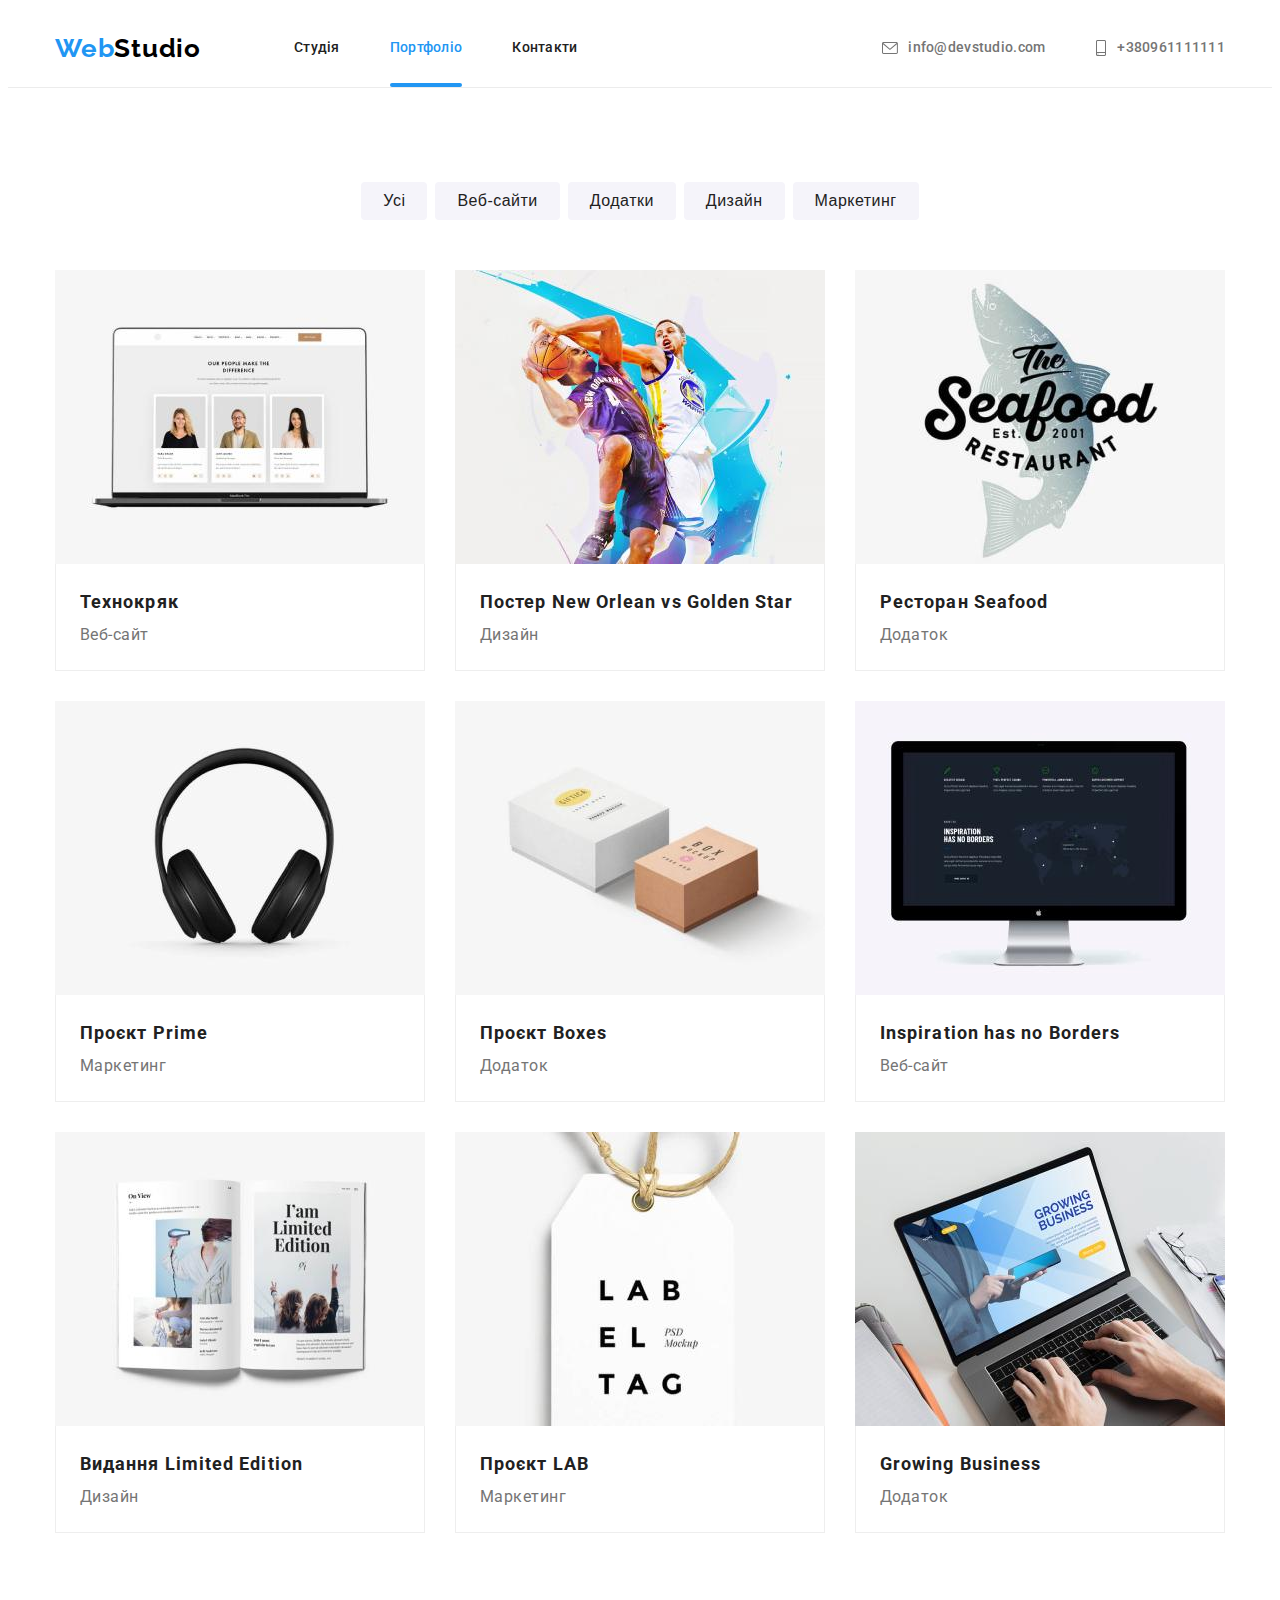
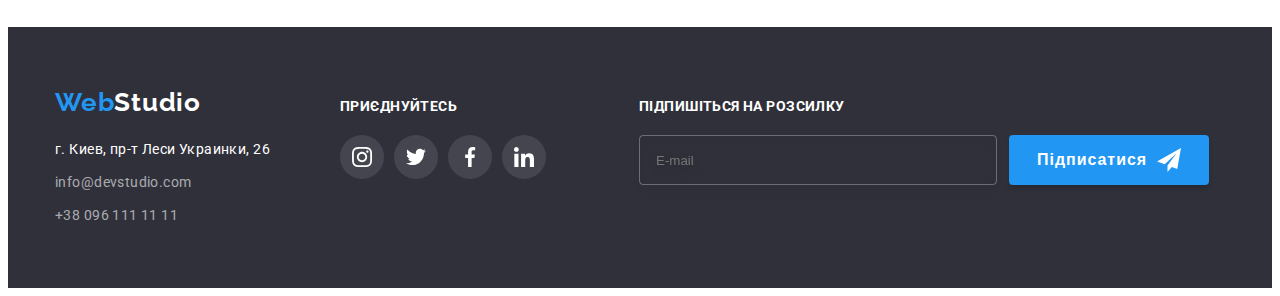
==== commit f1325e0f: "ww" ====
--- a/portfolio.html
+++ b/portfolio.html
@@ -15,29 +15,30 @@
     <!---Шапка-->
     <header class="header">
         <div class="container">
-             <nav class="header-nav">
+             <nav class="navigation">
                  <a href="./index.html" class="logo" 
-                 >Web<span class="logo-studio">Studio</span> 
+                 >Web<span class="logo__studio">Studio</span> 
                  </a>
-                 <ul class="site-nav">
-                     <li><a href="./index.html" class="nav-link">Студія</a></li>
-                     <li><a href="./portfolio.html" class="nav-link active">Портфоліо</a></li>
-                     <li><a href="" class="nav-link">Контакти</a></li>
+                 <ul class="nav">
+                     <li><a href="./index.html" class="nav__link ">Студія</a></li>
+                     <li><a href="./portfolio.html" class="nav__link active">Портфоліо</a></li>
+                     <li><a href="" class="nav__link">Контакти</a></li>
                  </ul>     
-                 <ul class="nav-info">
-                     <li class=""><a href="mailto:info@devstudio.com" class="link massage">
-                         <svg class="mail-svg" width="16px" height="16px">
+                 <ul class="info">
+                     <li class="info__icon"><a href="mailto:info@devstudio.com" class="info__link">
+                         <svg class="svg" width="16px" height="16px">
                          <use href="./images/icons.svg#icon-envelope">
                          </use></svg>info@devstudio.com</a>
                      </li>
-                     <li class=""><a href="tel:+380961111111" class="link massage">
-                         <svg class="phone-svg" width="12px" height="16px">
+                     <li class="info__icon"><a href="tel:+380961111111" class="info__link">
+                         <svg class="svg" width="12px" height="16px">
                          <use href="./images/icons.svg#icon-smartphone">
                          </use></svg>+380961111111</a>
                      </li>
                  </ul>
-             </nav>     
-    </header>
+             </nav>
+           </div>     
+         </header>
     <main>
         <section class="portfolio section">
             <div class="container">
@@ -217,8 +218,8 @@
                            >г. Киев, пр-т Леси Украинки, 26
                        </a>
                    </li>
-                   <li class="adress-text"><a href="mailto:info@devstudio.com" class="info">info@devstudio.com</a></li>
-                   <li class="adress-text"><a href="tel:+380961111111" class="info">+38 096 111 11 11</a></li>
+                   <li class="adress-text"><a href="mailto:info@devstudio.com" class="info-footer">info@devstudio.com</a></li>
+                   <li class="adress-text"><a href="tel:+380961111111" class="info-footer">+38 096 111 11 11</a></li>
                </ul> 
            </address>        
            </div>
--- a/css/main.min.css
+++ b/css/main.min.css
@@ -1 +1 @@
-:root{--primary-background-color:#2F303A;--background-color: #F5F5F5;--primary-color-text:#757575;--button-color:#2196F3;--title-color:#212121;--whrite:#ffffff;--black:#000000;--background-color-team:#F5F4FA;--one-time: 250ms;--two-time: cubic-bezier(0.4, 0, 0.2, 1)}html{box-sizing:border-box}*,::after,::before{box-sizing:inherit}body{font-family:"Roboto",sans-serif;color:var(--primary-color-text);font-weight:400;font-size:14px;line-height:1.71;letter-spacing:.03em}img{margin:0}ul{list-style-type:none;margin:0;padding:0}h1,h2,h3,h4{margin:0}p{margin:0}a{text-decoration:none}img{display:block}.container{max-width:1200px;padding-left:15px;padding-right:15px;margin-left:auto;margin-right:auto}.section{padding-top:94px;padding-bottom:94px}.header{background-color:var(--whrite);height:80px;border-bottom:1px solid #ececec}.navigation{display:flex;align-items:center}.logo{margin-right:93px;padding-bottom:24px;padding-top:25px;font-family:"Raleway";font-weight:700;font-size:26px;line-height:1.19;color:var(--button-color);text-decoration:none;letter-spacing:.03em}.logo__studio{color:var(--black)}.nav{display:flex;gap:50px}.nav__link{font-weight:500;line-height:1.14;letter-spacing:.02em;color:var(--title-color);text-decoration:none;cursor:pointer;transition:color var(--one-time) var(--two-time)}.nav__link:hover,.nav__linkfocus{color:var(--button-color)}.nav__link.active{color:var(--button-color);position:relative}.nav__link.active::after{position:absolute;content:"";display:inline-block;width:100%;height:4px;left:0;bottom:-32px;background-color:var(--button-color);border-radius:2px}.info{display:flex;gap:50px;margin-left:auto;padding-inline-start:0px;list-style-type:none;justify-content:center;align-items:center}.info__link{display:flex;justify-content:center;align-items:center;font-weight:500;font-size:14px;line-height:1.14;letter-spacing:.02em;color:var(--primary-color-text);text-decoration:none;cursor:pointer;transition:color var(--one-time) var(--two-time)}.info__link:hover,.info__link:focus{color:var(--button-color)}.info__icon{display:flex;align-items:center}.svg{fill:currentColor;margin-right:10px}.hero{margin-left:auto;margin-right:auto;max-width:1600px;background-color:var(--primary-background-color);padding-top:200px;padding-bottom:200px;text-align:center;background-image:linear-gradient(to right, rgba(47, 48, 58, 0.4), rgba(47, 48, 58, 0.4)),url(../images/hero-img.jpg);background-repeat:no-repeat;background-size:cover;background-position:center}.hero__title{width:696px;font-weight:900;font-size:44px;line-height:1.36;letter-spacing:.06em;text-transform:uppercase;color:var(--whrite);margin:auto}.button{padding:10px 36px;font-weight:700;font-size:16px;line-height:1.88;color:var(--whrite);background-color:var(--button-color);box-shadow:0px 4px 4px rgba(0,0,0,.15);border-radius:4px;cursor:pointer;margin-top:30px;border:0}.sbros{padding-bottom:0}.futures{display:flex;gap:30px}.futures-item__title{color:#212121;font-weight:700;font-size:14px;line-height:1.14;text-transform:uppercase;margin-bottom:10px}.futures-item__text{color:var(--primary-text-color);font-size:14px;line-height:1.71;width:270px;margin:0px}.futures-item::before{display:block;content:"";height:120px;background-color:var(--third-bg-color);background-size:70px 70px;background-repeat:no-repeat;background-position:center;margin-bottom:30px;border-radius:4px}.futures-item:nth-child(1)::before{background-image:url(../images/antenna.svg);background-color:#f5f4fa;width:270px}.futures-item:nth-child(2)::before{background-image:url(../images/clock.svg);background-color:#f5f4fa;width:270px}.futures-item:nth-child(3)::before{background-image:url(../images/diagram.svg);background-color:#f5f4fa;width:270px}.futures-item:nth-child(4)::before{background-image:url(../images/astronaut.svg);background-color:#f5f4fa;width:270px}.ninja{position:absolute;top:-9999px;left:-9999px}.work{display:flex;gap:30px;justify-content:center}.title-work{font-weight:700;font-size:36px;line-height:1.17;text-align:center;letter-spacing:.03em;color:var(--title-color);padding-bottom:50px}.work__img{display:block;position:relative}.work__info{position:absolute;bottom:0;width:100%;height:70px;display:flex;justify-content:center;align-items:center;background-color:rgba(47,48,58,.8)}.work__title{font-weight:700;font-size:14px;line-height:1.14px;text-transform:uppercase;text-align:center;color:var(--whrite)}.team-list{display:flex;gap:30px;margin-top:50px;justify-content:center}.team{background-color:#f5f4fa;margin-left:auto;margin-right:auto;color:var(--background-color-team)}.team-title{text-align:center;font-weight:700;font-size:36px;line-height:1.17;letter-spacing:.03em;color:var(--title-color)}.name-developer{font-family:"Roboto";font-style:normal;font-weight:500;font-size:16px;line-height:1.19;letter-spacing:.03em;color:var(--title-color);text-align:center;margin-top:30px}.professions{font-size:16px;line-height:1.19;letter-spacing:.03em;color:var(--primary-color-text);text-align:center;margin-top:10px}.developer{background-color:var(--whrite);width:270px;box-shadow:0px 1px 3px rgba(0,0,0,.12),0px 1px 1px rgba(0,0,0,.14),0px 2px 1px rgba(0,0,0,.2);border-radius:0px 0px 4px 4px;padding-bottom:30px}.team-soc-item{width:44px;height:44px}.team-soc-list{display:flex;align-items:center;justify-content:center;padding-top:16px;gap:10px}.team-soc-link{background-color:#fff;border-radius:50px;display:flex;justify-content:center;align-items:center;width:44px;height:44px;transition:background-color var(--one-time) var(--two-time)}.team-soc-link:hover{background-color:#2196f3}.team-soc-icon{fill:#afb1b8;transition:fill var(--one-time) var(--two-time)}.team-soc-link:hover .team-soc-icon{fill:#fff}.clients{display:flex;gap:30px;margin-top:50px;cursor:pointer}.link-clients{border-radius:4px;border:1px gray solid;border-color:#afb1b8;height:92px;width:170px;display:flex;justify-content:center;align-items:center;transition:border-color var(--one-time) var(--two-time)}.link-clients:hover{border-color:var(--button-color)}.svg-fill{fill:#afb1b8;transition:fill var(--one-time) var(--two-time)}.svg-fill:hover{fill:#2196f3}.link-clients:hover .svg-fill{fill:var(--button-color)}.main-footer{display:flex;align-items:baseline}.footer{background-color:var(--primary-background-color);padding-top:60px;padding-bottom:60px}.logo-footer{font-family:"Raleway";font-weight:700;font-size:26px;line-height:1.19;color:var(--button-color);text-decoration:none;letter-spacing:.03em;display:block;margin-bottom:20px}.footer-studio{color:var(--whrite)}.adress{font-size:14px;line-height:1.71;letter-spacing:.03em;color:var(--whrite);text-decoration:none;font-style:normal;transition:color var(--one-time) var(--two-time)}.adress:hover,.adress:focus{color:var(--button-color)}.info{font-size:14px;line-height:1.71;letter-spacing:.03em;color:rgba(255,255,255,.6);text-decoration:none;font-style:normal;transition:color var(--one-time) var(--two-time)}.info:hover,.info:focus{color:var(--button-color)}.footer-block-one{width:206px;height:80px;margin-left:70px}.footer-soc-list{display:flex;padding-inline-start:0px;list-style-type:none;justify-content:center;align-items:center;gap:10px}.footer-soc-item{width:44px;height:44px}.footer-soc-link{width:100%;height:100%;display:flex;justify-content:center;align-items:center;border-radius:50%;background:rgba(255,255,255,.1);color:var(--whrite)}.footer-soc-title{font-family:"Roboto";font-style:normal;font-weight:700;font-size:14px;line-height:1.14;letter-spacing:.03em;text-transform:uppercase;color:#fff;margin-bottom:20px}.footer-soc-link{background-color:rgba(255,255,255,.1);border-radius:50px;transition:background-color var(--one-time) var(--two-time)}.footer-soc-link:hover,.footer-soc-link:focus{background-color:#2196f3}.footer-block-tree{margin-left:93px}.block-tree-title{font-weight:700;font-size:14px;line-height:1.14;letter-spacing:.03em;text-transform:uppercase;color:var(--whrite);padding-bottom:20px}.footer-sub-input{width:358px;height:50px;background-color:rgba(0,0,0,0);border:1px solid rgba(255,255,255,.3);filter:drop-shadow(0px 4px 4px rgba(0, 0, 0, 0.15));border-radius:4px;padding-left:16px;color:var(--whrite)}.subscribe-btn{border:0;color:var(--whrite);background-color:var(--button-color);box-shadow:0px 4px 4px rgba(0,0,0,.15);border-radius:4px;cursor:pointer;font-weight:700;font-size:16px;line-height:1.88;display:flex;align-items:center;text-align:center;letter-spacing:.06em;padding:10px 28px;gap:10px;margin-left:12px}.footer-form{display:flex}.portfolio{background-color:var(--whrite)}.portfolio-title{position:absolute;top:-9999px;left:-9999px}.button-list{display:flex;gap:8px;justify-content:center;padding-inline-start:0px;margin-bottom:50px}.filter-list{display:flex;flex-wrap:wrap;list-style-type:none;padding-inline-start:0px;gap:30px}.list-img{width:370px}.filter-text{padding:20px 24px;border:1px solid #eee;border-top:0px}.filter-text-one{font-weight:400;font-size:16px;line-height:1.88;letter-spacing:.03em;color:var(--primary-color-text)}.adress-text:not(:last-child){margin-bottom:9px}.list-img-link{display:block;transition:box-shadow var(--one-time) var(--two-time)}.list-img-link:hover,.list-img-link:focus{box-shadow:0px 1px 1px rgba(0,0,0,.12),0px 4px 4px rgba(0,0,0,.06),1px 4px 6px rgba(0,0,0,.16)}.filter-button{background-color:#f5f4fa;border-radius:4px;font-weight:500;font-size:16px;line-height:1.62;text-align:center;letter-spacing:.03em;cursor:pointer;color:var(--title-color);border:0;padding:6px 22px;transition:background-color var(--one-time) var(--two-time),box-shadow var(--one-time) var(--two-time),color var(--one-time) var(--two-time)}.filter-button:hover,.filter-button:focus{background-color:var(--button-color);color:var(--whrite);box-shadow:0px 3px 1px rgba(0,0,0,.1),0px 1px 2px rgba(0,0,0,.08),0px 2px 2px rgba(0,0,0,.12);border-radius:4px}.portfolio .filter-title{font-weight:700;font-size:18px;line-height:2;letter-spacing:.06em;color:var(--title-color)}.portfolio .filter-list{font-weight:400;font-size:16px;line-height:1.88;letter-spacing:.03em;color:var(--primary-color-text)}.nav-info{display:flex;gap:50px;margin-left:auto}.nav-info .link{font-weight:500;font-size:14px;line-height:1.14;letter-spacing:.02em;color:var(--primary-color-text);text-decoration:none;cursor:pointer;transition:color var(--one-time) var(--two-time)}.nav-info .link:hover,.nav-info .link:focus{color:var(--button-color)}.list-portfolio{position:relative;width:370px;height:294px;overflow:hidden}.web-site{position:absolute;top:0;left:0;width:100%;height:100%;transform:translateY(100%);font-style:normal;font-weight:400;font-size:18px;line-height:1.555;letter-spacing:.03em;padding:63px 24px;color:var(--whrite);background-color:rgba(33,150,243,.9);transition:transform var(--one-time) var(--two-time)}.list-img-link:hover .web-site,.list-img-link:focus .web-site{transform:translateY(0%)}.backdrop{position:fixed;top:0;left:0;opacity:1;width:100%;height:100%;background-color:rgba(0,0,0,.2);transition:visibility 700ms,opacity 700ms var(--two-time)}.backdrop.is-hidden{opacity:0;pointer-events:none;visibility:hidden}.backdrop.is-hidden .modal{transform:translate(0%, -100%) scale(0)}.modal{position:relative;top:50%;left:50%;width:528px;height:581px;transform:translate(-50%, -50%) scale(1);background-color:#fff;border:1px solid rgba(0,0,0,.1);box-shadow:0px 1px 3px rgba(0,0,0,.12),0px 1px 1px rgba(0,0,0,.14),0px 2px 1px rgba(0,0,0,.2);border-radius:4px;padding:40px;transition:transform 700ms}.modal-close-btn{position:absolute;width:30px;height:30px;border-radius:50%;display:flex;justify-content:center;align-items:center;top:8px;right:8px;background-color:var(--whrite);border:1px solid rgba(0,0,0,.1);cursor:pointer}.close-icon{transition:fill var(--one-time) var(--two-time)}.close-icon:hover,.close-icon:focus{fill:var(--button-color)}.modal-text{font-family:"Roboto";font-style:normal;font-weight:700;font-size:20px;line-height:1.15;text-align:center;letter-spacing:.03em;color:var(--title-color);margin-bottom:12px}.modal-label{display:block;margin-bottom:4px;font-weight:400;font-size:12px;line-height:1.166;letter-spacing:.01em;color:var(--title-color)}.modal-input{width:448px;height:40px;padding:11px 42px;outline:none;border:1px solid rgba(33,33,33,.2);border-radius:4px;cursor:pointer;transition:border-color var(--one-time) var(--two-time)}.modal-input:focus,.modal-input:hover{border-color:var(--button-color)}.input-box{position:relative}.input-icon{position:absolute;top:11px;left:12px;transition:fill var(--one-time) var(--two-time)}.modal-input:focus+.input-icon,.modal-input:hover+.input-icon{fill:var(--button-color)}.modal-item{margin-bottom:10px}.modal-comment{width:448px;height:120px;padding:12px 16px;resize:none;font-style:normal;font-size:12px;line-height:1.166;letter-spacing:.01em;color:#000;outline:none;border:1px solid rgba(33,33,33,.2);border-radius:4px;transition:border-color var(--one-time) var(--two-time)}.modal-comment:focus,.modal-comment:hover{border-color:var(--button-color)}.checkbox{display:flex;justify-content:center;align-items:center;margin-bottom:30px}.checkbox-icon{display:flex;justify-content:center;align-items:center;margin-right:7px;width:16px;height:15px;border:.2px solid var(--title-color);border-radius:2px;background-color:rgba(0,0,0,0)}.modal-checkbox:checked+.checkbox-icon{border:rgba(0,0,0,0);background-color:var(--button-color);background-image:url(../images/Vector.svg);background-repeat:no-repeat;background-position:center;background-size:11px 8px;background-origin:border-box}.checkbox-text{display:block;font-style:normal;font-weight:400;font-size:14px;line-height:1.714}.checkbox-link{color:var(--button-color);border-bottom:1px solid var(--button-color)}.modal-button{font-style:normal;font-weight:700;font-size:16px;line-height:1.88;display:flex;align-items:center;text-align:center;letter-spacing:.06em;margin:0 auto;padding:10px 52px;border-color:rgba(0,0,0,0);border-radius:4px;box-shadow:0px 4px 4px rgba(0,0,0,.15);background-color:var(--button-color);color:var(--whrite);cursor:pointer}.modal-checkbox{-webkit-appearance:none;-moz-appearance:none}/*# sourceMappingURL=main.min.css.map */+:root{--primary-background-color:#2F303A;--background-color: #F5F5F5;--primary-color-text:#757575;--button-color:#2196F3;--title-color:#212121;--whrite:#ffffff;--black:#000000;--background-color-team:#F5F4FA;--one-time: 250ms;--two-time: cubic-bezier(0.4, 0, 0.2, 1)}html{box-sizing:border-box}*,::after,::before{box-sizing:inherit}body{font-family:"Roboto",sans-serif;color:var(--primary-color-text);font-weight:400;font-size:14px;line-height:1.71;letter-spacing:.03em}img{margin:0}ul{list-style-type:none;margin:0;padding:0}h1,h2,h3,h4{margin:0}p{margin:0}a{text-decoration:none}img{display:block}.container{max-width:1200px;padding-left:15px;padding-right:15px;margin-left:auto;margin-right:auto}.section{padding-top:94px;padding-bottom:94px}.header{background-color:var(--whrite);height:80px;border-bottom:1px solid #ececec}.navigation{display:flex;align-items:center}.logo{margin-right:93px;padding-bottom:24px;padding-top:25px;font-family:"Raleway";font-weight:700;font-size:26px;line-height:1.19;color:var(--button-color);text-decoration:none;letter-spacing:.03em}.logo__studio{color:var(--black)}.nav{display:flex;gap:50px}.nav__link{font-weight:500;line-height:1.14;letter-spacing:.02em;color:var(--title-color);text-decoration:none;cursor:pointer;transition:color var(--one-time) var(--two-time)}.nav__link:hover,.nav__linkfocus{color:var(--button-color)}.nav__link.active{color:var(--button-color);position:relative}.nav__link.active::after{position:absolute;content:"";display:inline-block;width:100%;height:4px;left:0;bottom:-32px;background-color:var(--button-color);border-radius:2px}.info{display:flex;gap:50px;margin-left:auto;padding-inline-start:0px;list-style-type:none;justify-content:center;align-items:center}.info__link{display:flex;justify-content:center;align-items:center;font-weight:500;font-size:14px;line-height:1.14;letter-spacing:.02em;color:var(--primary-color-text);text-decoration:none;cursor:pointer;transition:color var(--one-time) var(--two-time)}.info__link:hover,.info__link:focus{color:var(--button-color)}.info__icon{display:flex;align-items:center}.svg{fill:currentColor;margin-right:10px}.hero{margin-left:auto;margin-right:auto;max-width:1600px;background-color:var(--primary-background-color);padding-top:200px;padding-bottom:200px;text-align:center;background-image:linear-gradient(to right, rgba(47, 48, 58, 0.4), rgba(47, 48, 58, 0.4)),url(../images/hero-img.jpg);background-repeat:no-repeat;background-size:cover;background-position:center}.hero__title{width:696px;font-weight:900;font-size:44px;line-height:1.36;letter-spacing:.06em;text-transform:uppercase;color:var(--whrite);margin:auto}.button{padding:10px 36px;font-weight:700;font-size:16px;line-height:1.88;color:var(--whrite);background-color:var(--button-color);box-shadow:0px 4px 4px rgba(0,0,0,.15);border-radius:4px;cursor:pointer;margin-top:30px;border:0}.sbros{padding-bottom:0}.futures{display:flex;gap:30px}.futures-item__title{color:#212121;font-weight:700;font-size:14px;line-height:1.14;text-transform:uppercase;margin-bottom:10px}.futures-item__text{color:var(--primary-text-color);font-size:14px;line-height:1.71;width:270px;margin:0px}.futures-item::before{display:block;content:"";height:120px;background-color:var(--third-bg-color);background-size:70px 70px;background-repeat:no-repeat;background-position:center;margin-bottom:30px;border-radius:4px}.futures-item:nth-child(1)::before{background-image:url(../images/antenna.svg);background-color:#f5f4fa;width:270px}.futures-item:nth-child(2)::before{background-image:url(../images/clock.svg);background-color:#f5f4fa;width:270px}.futures-item:nth-child(3)::before{background-image:url(../images/diagram.svg);background-color:#f5f4fa;width:270px}.futures-item:nth-child(4)::before{background-image:url(../images/astronaut.svg);background-color:#f5f4fa;width:270px}.ninja{position:absolute;top:-9999px;left:-9999px}.work{display:flex;gap:30px;justify-content:center}.title-work{font-weight:700;font-size:36px;line-height:1.17;text-align:center;letter-spacing:.03em;color:var(--title-color);padding-bottom:50px}.work__img{display:block;position:relative}.work__info{position:absolute;bottom:0;width:100%;height:70px;display:flex;justify-content:center;align-items:center;background-color:rgba(47,48,58,.8)}.work__title{font-weight:700;font-size:14px;line-height:1.14px;text-transform:uppercase;text-align:center;color:var(--whrite)}.team-list{display:flex;gap:30px;margin-top:50px;justify-content:center}.team{background-color:#f5f4fa;margin-left:auto;margin-right:auto;color:var(--background-color-team)}.team-title{text-align:center;font-weight:700;font-size:36px;line-height:1.17;letter-spacing:.03em;color:var(--title-color)}.name-developer{font-family:"Roboto";font-style:normal;font-weight:500;font-size:16px;line-height:1.19;letter-spacing:.03em;color:var(--title-color);text-align:center;margin-top:30px}.professions{font-size:16px;line-height:1.19;letter-spacing:.03em;color:var(--primary-color-text);text-align:center;margin-top:10px}.developer{background-color:var(--whrite);width:270px;box-shadow:0px 1px 3px rgba(0,0,0,.12),0px 1px 1px rgba(0,0,0,.14),0px 2px 1px rgba(0,0,0,.2);border-radius:0px 0px 4px 4px;padding-bottom:30px}.team-soc-item{width:44px;height:44px}.team-soc-list{display:flex;align-items:center;justify-content:center;padding-top:16px;gap:10px}.team-soc-link{background-color:#fff;border-radius:50px;display:flex;justify-content:center;align-items:center;width:44px;height:44px;transition:background-color var(--one-time) var(--two-time)}.team-soc-link:hover{background-color:#2196f3}.team-soc-icon{fill:#afb1b8;transition:fill var(--one-time) var(--two-time)}.team-soc-link:hover .team-soc-icon{fill:#fff}.clients{display:flex;gap:30px;margin-top:50px;cursor:pointer}.work-title{font-weight:700;font-size:36px;line-height:1.17;text-align:center;letter-spacing:.03em;color:var(--title-color)}.link-clients{border-radius:4px;border:1px gray solid;border-color:#afb1b8;height:92px;width:170px;display:flex;justify-content:center;align-items:center;transition:border-color var(--one-time) var(--two-time)}.link-clients:hover{border-color:var(--button-color)}.svg-fill{fill:#afb1b8;transition:fill var(--one-time) var(--two-time)}.svg-fill:hover{fill:#2196f3}.link-clients:hover .svg-fill{fill:var(--button-color)}.main-footer{display:flex;align-items:baseline}.footer{background-color:var(--primary-background-color);padding-top:60px;padding-bottom:60px}.logo-footer{font-family:"Raleway";font-weight:700;font-size:26px;line-height:1.19;color:var(--button-color);text-decoration:none;letter-spacing:.03em;display:block;margin-bottom:20px}.footer-studio{color:var(--whrite)}.adress{font-size:14px;line-height:1.71;letter-spacing:.03em;color:var(--whrite);text-decoration:none;font-style:normal;transition:color var(--one-time) var(--two-time)}.adress:hover,.adress:focus{color:var(--button-color)}.info-footer{font-size:14px;line-height:1.71;letter-spacing:.03em;color:rgba(255,255,255,.6);text-decoration:none;font-style:normal;transition:color var(--one-time) var(--two-time)}.info-footer:hover,.info-footer:focus{color:var(--button-color)}.footer-block-one{width:206px;height:80px;margin-left:70px}.footer-soc-list{display:flex;padding-inline-start:0px;list-style-type:none;justify-content:center;align-items:center;gap:10px}.footer-soc-item{width:44px;height:44px}.footer-soc-link{width:100%;height:100%;display:flex;justify-content:center;align-items:center;border-radius:50%;background:rgba(255,255,255,.1);color:var(--whrite)}.footer-soc-title{font-family:"Roboto";font-style:normal;font-weight:700;font-size:14px;line-height:1.14;letter-spacing:.03em;text-transform:uppercase;color:#fff;margin-bottom:20px}.footer-soc-link{background-color:rgba(255,255,255,.1);border-radius:50px;transition:background-color var(--one-time) var(--two-time)}.footer-soc-link:hover,.footer-soc-link:focus{background-color:#2196f3}.footer-block-tree{margin-left:93px}.block-tree-title{font-weight:700;font-size:14px;line-height:1.14;letter-spacing:.03em;text-transform:uppercase;color:var(--whrite);padding-bottom:20px}.footer-sub-input{width:358px;height:50px;background-color:rgba(0,0,0,0);border:1px solid rgba(255,255,255,.3);filter:drop-shadow(0px 4px 4px rgba(0, 0, 0, 0.15));border-radius:4px;padding-left:16px;color:var(--whrite)}.subscribe-btn{border:0;color:var(--whrite);background-color:var(--button-color);box-shadow:0px 4px 4px rgba(0,0,0,.15);border-radius:4px;cursor:pointer;font-weight:700;font-size:16px;line-height:1.88;display:flex;align-items:center;text-align:center;letter-spacing:.06em;padding:10px 28px;gap:10px;margin-left:12px}.footer-form{display:flex}.portfolio{background-color:var(--whrite)}.portfolio-title{position:absolute;top:-9999px;left:-9999px}.button-list{display:flex;gap:8px;justify-content:center;padding-inline-start:0px;margin-bottom:50px}.filter-list{display:flex;flex-wrap:wrap;list-style-type:none;padding-inline-start:0px;gap:30px}.list-img{width:370px}.filter-text{padding:20px 24px;border:1px solid #eee;border-top:0px}.filter-text-one{font-weight:400;font-size:16px;line-height:1.88;letter-spacing:.03em;color:var(--primary-color-text)}.adress-text:not(:last-child){margin-bottom:9px}.list-img-link{display:block;transition:box-shadow var(--one-time) var(--two-time)}.list-img-link:hover,.list-img-link:focus{box-shadow:0px 1px 1px rgba(0,0,0,.12),0px 4px 4px rgba(0,0,0,.06),1px 4px 6px rgba(0,0,0,.16)}.filter-button{background-color:#f5f4fa;border-radius:4px;font-weight:500;font-size:16px;line-height:1.62;text-align:center;letter-spacing:.03em;cursor:pointer;color:var(--title-color);border:0;padding:6px 22px;transition:background-color var(--one-time) var(--two-time),box-shadow var(--one-time) var(--two-time),color var(--one-time) var(--two-time)}.filter-button:hover,.filter-button:focus{background-color:var(--button-color);color:var(--whrite);box-shadow:0px 3px 1px rgba(0,0,0,.1),0px 1px 2px rgba(0,0,0,.08),0px 2px 2px rgba(0,0,0,.12);border-radius:4px}.portfolio .filter-title{font-weight:700;font-size:18px;line-height:2;letter-spacing:.06em;color:var(--title-color)}.portfolio .filter-list{font-weight:400;font-size:16px;line-height:1.88;letter-spacing:.03em;color:var(--primary-color-text)}.nav-info{display:flex;gap:50px;margin-left:auto}.nav-info .link{font-weight:500;font-size:14px;line-height:1.14;letter-spacing:.02em;color:var(--primary-color-text);text-decoration:none;cursor:pointer;transition:color var(--one-time) var(--two-time)}.nav-info .link:hover,.nav-info .link:focus{color:var(--button-color)}.list-portfolio{position:relative;width:370px;height:294px;overflow:hidden}.web-site{position:absolute;top:0;left:0;width:100%;height:100%;transform:translateY(100%);font-style:normal;font-weight:400;font-size:18px;line-height:1.555;letter-spacing:.03em;padding:63px 24px;color:var(--whrite);background-color:rgba(33,150,243,.9);transition:transform var(--one-time) var(--two-time)}.list-img-link:hover .web-site,.list-img-link:focus .web-site{transform:translateY(0%)}.backdrop{position:fixed;top:0;left:0;opacity:1;width:100%;height:100%;background-color:rgba(0,0,0,.2);transition:visibility 700ms,opacity 700ms var(--two-time)}.backdrop.is-hidden{opacity:0;pointer-events:none;visibility:hidden}.backdrop.is-hidden .modal{transform:translate(0%, -100%) scale(0)}.modal{position:relative;top:50%;left:50%;width:528px;height:581px;transform:translate(-50%, -50%) scale(1);background-color:#fff;border:1px solid rgba(0,0,0,.1);box-shadow:0px 1px 3px rgba(0,0,0,.12),0px 1px 1px rgba(0,0,0,.14),0px 2px 1px rgba(0,0,0,.2);border-radius:4px;padding:40px;transition:transform 700ms}.modal-close-btn{position:absolute;width:30px;height:30px;border-radius:50%;display:flex;justify-content:center;align-items:center;top:8px;right:8px;background-color:var(--whrite);border:1px solid rgba(0,0,0,.1);cursor:pointer}.close-icon{transition:fill var(--one-time) var(--two-time)}.close-icon:hover,.close-icon:focus{fill:var(--button-color)}.modal-text{font-family:"Roboto";font-style:normal;font-weight:700;font-size:20px;line-height:1.15;text-align:center;letter-spacing:.03em;color:var(--title-color);margin-bottom:12px}.modal-label{display:block;margin-bottom:4px;font-weight:400;font-size:12px;line-height:1.166;letter-spacing:.01em;color:var(--title-color)}.modal-input{width:448px;height:40px;padding:11px 42px;outline:none;border:1px solid rgba(33,33,33,.2);border-radius:4px;cursor:pointer;transition:border-color var(--one-time) var(--two-time)}.modal-input:focus,.modal-input:hover{border-color:var(--button-color)}.input-box{position:relative}.input-icon{position:absolute;top:11px;left:12px;transition:fill var(--one-time) var(--two-time)}.modal-input:focus+.input-icon,.modal-input:hover+.input-icon{fill:var(--button-color)}.modal-item{margin-bottom:10px}.modal-comment{width:448px;height:120px;padding:12px 16px;resize:none;font-style:normal;font-size:12px;line-height:1.166;letter-spacing:.01em;color:#000;outline:none;border:1px solid rgba(33,33,33,.2);border-radius:4px;transition:border-color var(--one-time) var(--two-time)}.modal-comment:focus,.modal-comment:hover{border-color:var(--button-color)}.checkbox{display:flex;justify-content:center;align-items:center;margin-bottom:30px}.checkbox-icon{display:flex;justify-content:center;align-items:center;margin-right:7px;width:16px;height:15px;border:.2px solid var(--title-color);border-radius:2px;background-color:rgba(0,0,0,0)}.modal-checkbox:checked+.checkbox-icon{border:rgba(0,0,0,0);background-color:var(--button-color);background-image:url(../images/Vector.svg);background-repeat:no-repeat;background-position:center;background-size:11px 8px;background-origin:border-box}.checkbox-text{display:block;font-style:normal;font-weight:400;font-size:14px;line-height:1.714}.checkbox-link{color:var(--button-color);border-bottom:1px solid var(--button-color)}.modal-button{font-style:normal;font-weight:700;font-size:16px;line-height:1.88;display:flex;align-items:center;text-align:center;letter-spacing:.06em;margin:0 auto;padding:10px 52px;border-color:rgba(0,0,0,0);border-radius:4px;box-shadow:0px 4px 4px rgba(0,0,0,.15);background-color:var(--button-color);color:var(--whrite);cursor:pointer}.modal-checkbox{-webkit-appearance:none;-moz-appearance:none}/*# sourceMappingURL=main.min.css.map */